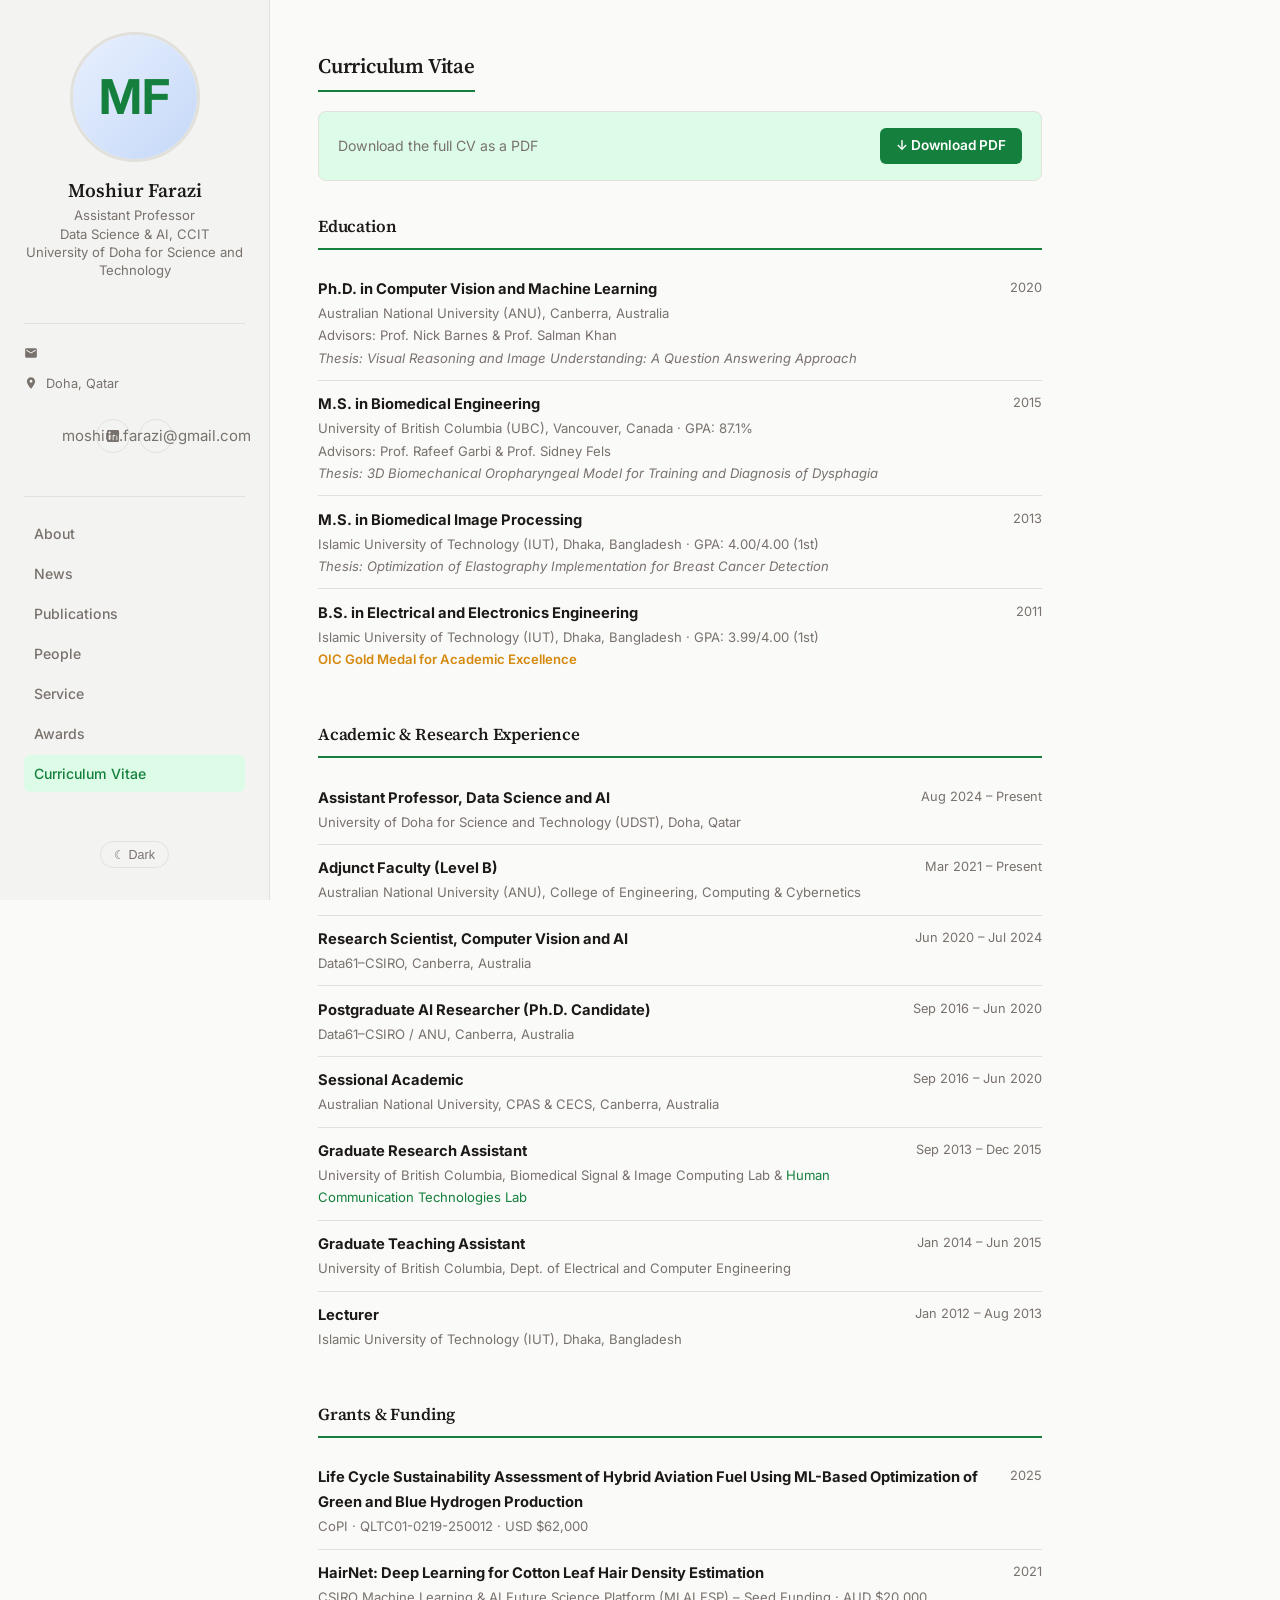
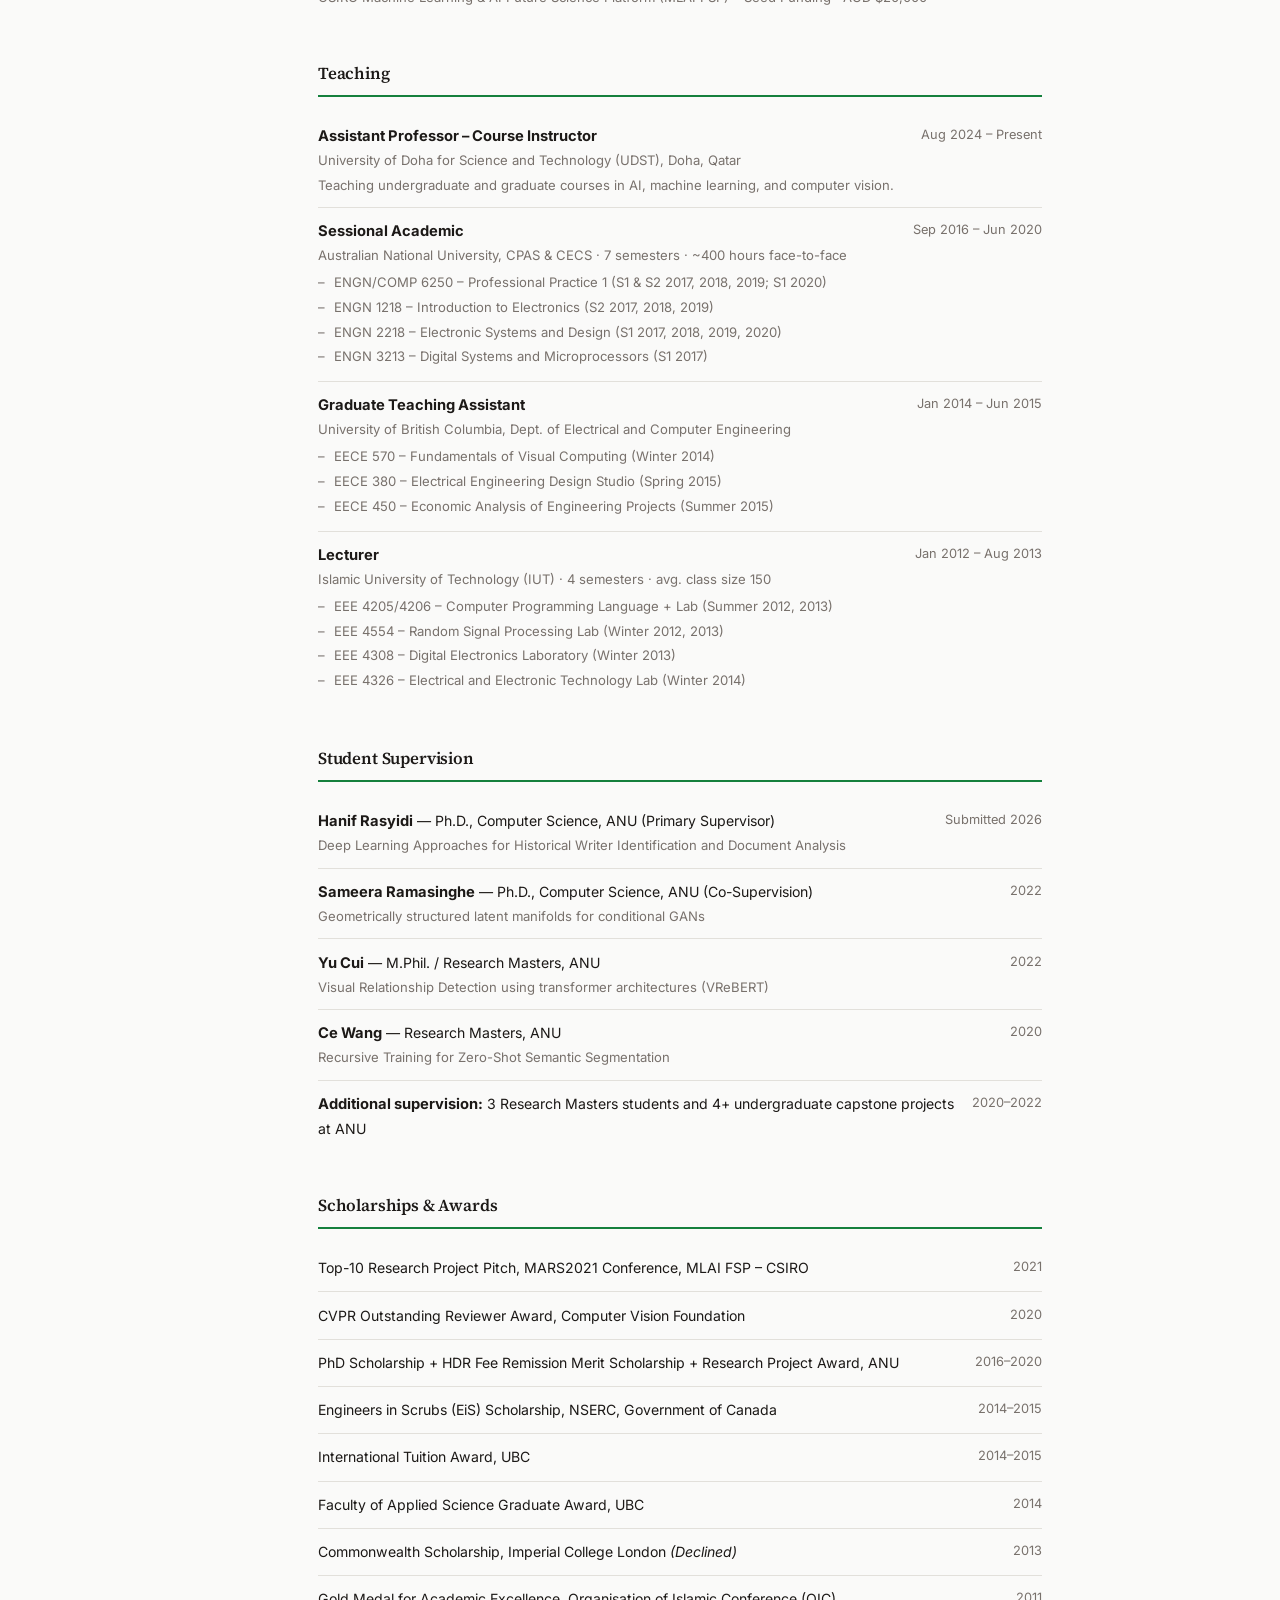
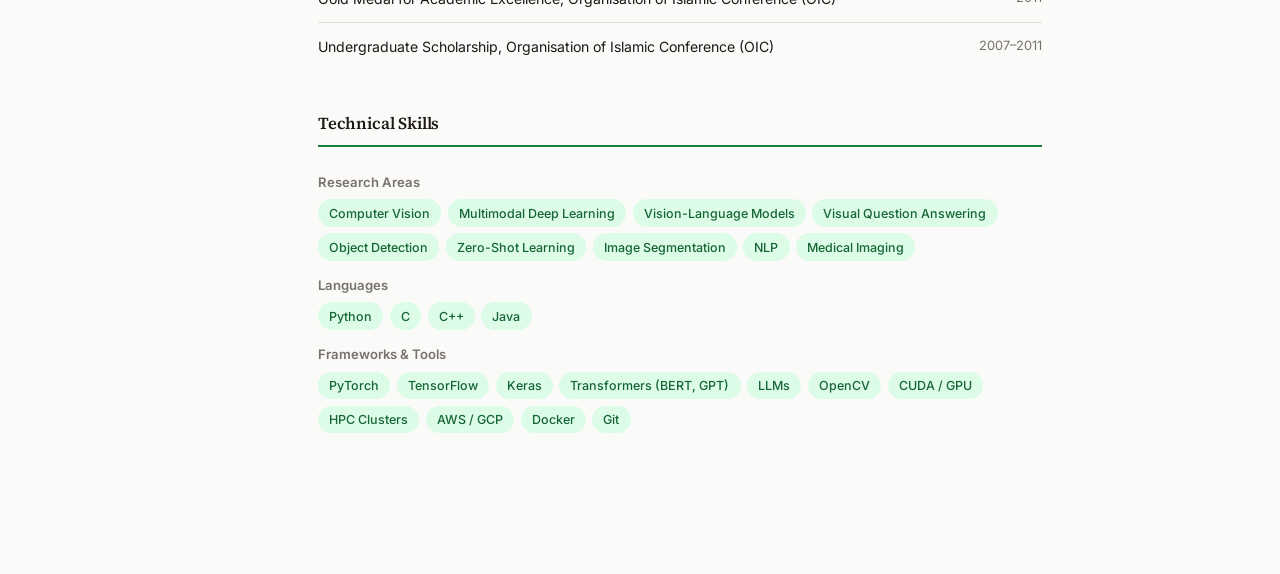
==== cv.html @ 7d37bbed "Initial commit: personal academic website Static site with three pages (home, publications, CV) feat" ====
<!DOCTYPE html>
<html lang="en">
<head>
  <meta charset="UTF-8" />
  <meta name="viewport" content="width=device-width, initial-scale=1.0" />
  <title>CV — Moshiur Farazi</title>
  <link rel="preconnect" href="https://fonts.googleapis.com" />
  <link rel="preconnect" href="https://fonts.gstatic.com" crossorigin />
  <link href="https://fonts.googleapis.com/css2?family=Source+Serif+4:ital,opsz,wght@0,8..60,400;0,8..60,600;1,8..60,400&family=Inter:wght@400;500;600;700&display=swap" rel="stylesheet" />
  <link rel="stylesheet" href="assets/css/style.css" />
  <style>
    .cv-download-bar {
      background: var(--tag-bg);
      border: 1px solid var(--border);
      border-radius: 8px;
      padding: 1rem 1.2rem;
      display: flex;
      align-items: center;
      justify-content: space-between;
      margin-bottom: 2rem;
      flex-wrap: wrap;
      gap: 0.8rem;
    }
    .cv-download-bar p { font-size: 0.88rem; color: var(--text-muted); }
    .btn-download {
      display: inline-flex;
      align-items: center;
      gap: 0.4rem;
      padding: 0.4rem 1rem;
      background: var(--accent);
      color: #fff;
      border-radius: 6px;
      font-size: 0.85rem;
      font-weight: 600;
      transition: background var(--transition);
      text-decoration: none;
    }
    .btn-download:hover { background: var(--accent-hover); color: #fff; text-decoration: none; }
    .cv-section { margin-bottom: 2.5rem; }
    .cv-section-title {
      font-family: var(--font-main);
      font-size: 1.05rem;
      font-weight: 600;
      color: var(--text);
      letter-spacing: -0.01em;
      border-bottom: 2px solid var(--accent);
      padding-bottom: 0.4rem;
      margin-bottom: 1rem;
    }
    .cv-row {
      display: grid;
      grid-template-columns: 1fr auto;
      gap: 0.3rem 1rem;
      padding: 0.7rem 0;
      border-bottom: 1px solid var(--border);
    }
    .cv-row:last-child { border-bottom: none; }
    .cv-main { font-size: 0.88rem; }
    .cv-main strong { font-size: 0.92rem; }
    .cv-meta { font-size: 0.8rem; color: var(--text-muted); text-align: right; white-space: nowrap; }
    .cv-sub { font-size: 0.82rem; color: var(--text-muted); }
    .cv-bullets { list-style: none; margin-top: 0.3rem; }
    .cv-bullets li { font-size: 0.82rem; color: var(--text-muted); padding-left: 1rem; position: relative; margin-bottom: 0.15rem; }
    .cv-bullets li::before { content: '\2013'; position: absolute; left: 0; }
    .skills-grid { display: flex; flex-wrap: wrap; gap: 0.4rem; }
    .cv-desc { font-size: 0.82rem; color: var(--text-muted); margin-top: 0.3rem; line-height: 1.5; }
  </style>
</head>
<body>

<header class="mobile-header">
  <span class="mobile-logo">Moshiur Farazi</span>
  <button class="hamburger" id="hamburger" aria-label="Toggle menu">
    <svg viewBox="0 0 24 24"><path d="M3 6h18v2H3V6zm0 5h18v2H3v-2zm0 5h18v2H3v-2z"/></svg>
  </button>
</header>

<div class="layout">

  <aside class="sidebar">
    <div class="sidebar-profile">
      <div class="profile-img-wrapper">
        <div class="profile-placeholder">MF</div>
      </div>
      <div class="sidebar-name">Moshiur Farazi</div>
      <div class="sidebar-title">
        Assistant Professor<br>
        Data Science &amp; AI, CCIT<br>
        University of Doha for Science and Technology
      </div>
    </div>

    <hr class="sidebar-divider" />

    <div class="sidebar-contact">
      <div class="sidebar-contact-item">
        <svg viewBox="0 0 24 24"><path d="M20 4H4c-1.1 0-2 .9-2 2v12c0 1.1.9 2 2 2h16c1.1 0 2-.9 2-2V6c0-1.1-.9-2-2-2zm0 4-8 5-8-5V6l8 5 8-5v2z"/></svg>
        <div>
          <a href="data-u="moshiur.farazi" data-d="udst.edu.qa"></a><br>
          <a href="data-u="moshiur.farazi" data-d="gmail.com"></a>
        </div>
      </div>
      <div class="sidebar-contact-item">
        <svg viewBox="0 0 24 24"><path d="M12 2C8.13 2 5 5.13 5 9c0 5.25 7 13 7 13s7-7.75 7-13c0-3.87-3.13-7-7-7zm0 9.5c-1.38 0-2.5-1.12-2.5-2.5s1.12-2.5 2.5-2.5 2.5 1.12 2.5 2.5-1.12 2.5-2.5 2.5z"/></svg>
        <span>Doha, Qatar</span>
      </div>
    </div>

    <div class="sidebar-social">
      <a class="social-link" href="https://www.linkedin.com/in/moshiur-farazi/" target="_blank" rel="noopener" title="LinkedIn">
        <svg viewBox="0 0 24 24"><path d="M19 3a2 2 0 0 1 2 2v14a2 2 0 0 1-2 2H5a2 2 0 0 1-2-2V5a2 2 0 0 1 2-2h14m-.5 15.5v-5.3a3.26 3.26 0 0 0-3.26-3.26c-.85 0-1.84.52-2.32 1.3v-1.11h-2.79v8.37h2.79v-4.93c0-.77.62-1.4 1.39-1.4a1.4 1.4 0 0 1 1.4 1.4v4.93h2.79M6.88 8.56a1.68 1.68 0 0 0 1.68-1.68c0-.93-.75-1.69-1.68-1.69a1.69 1.69 0 0 0-1.69 1.69c0 .93.76 1.68 1.69 1.68m1.39 9.94v-8.37H5.5v8.37h2.77z"/></svg>
      </a>
      <a class="social-link" data-u="moshiur.farazi" data-d="gmail.com" title="Email">
        <svg viewBox="0 0 24 24"><path d="M20 4H4c-1.1 0-2 .9-2 2v12c0 1.1.9 2 2 2h16c1.1 0 2-.9 2-2V6c0-1.1-.9-2-2-2zm0 4-8 5-8-5V6l8 5 8-5v2z"/></svg>
      </a>
    </div>

    <hr class="sidebar-divider" />

    <nav>
      <ul class="sidebar-nav">
        <li><a href="index.html#about">About</a></li>
        <li><a href="index.html#news">News</a></li>
        <li><a href="publications.html">Publications</a></li>
        <li><a href="index.html#people">People</a></li>
        <li><a href="index.html#service">Service</a></li>
        <li><a href="index.html#awards">Awards</a></li>
        <li><a href="cv.html" class="active">Curriculum Vitae</a></li>
      </ul>
    </nav>

    <div class="sidebar-footer">
      <button class="theme-toggle" id="theme-toggle">&#9790; Dark</button>
    </div>
  </aside>

  <main class="main-content">
    <section class="section">
      <h2 class="section-title">Curriculum Vitae</h2>

      <div class="cv-download-bar">
        <p>Download the full CV as a PDF</p>
        <a class="btn-download" href="assets/Farazi_CV.pdf" download>
          &darr; Download PDF
        </a>
      </div>

      <!-- EDUCATION -->
      <div class="cv-section">
        <div class="cv-section-title">Education</div>

        <div class="cv-row">
          <div class="cv-main">
            <strong>Ph.D. in Computer Vision and Machine Learning</strong>
            <div class="cv-sub">Australian National University (ANU), Canberra, Australia</div>
            <div class="cv-sub">Advisors: Prof. Nick Barnes &amp; Prof. Salman Khan</div>
            <div class="cv-sub" style="font-style:italic;">Thesis: Visual Reasoning and Image Understanding: A Question Answering Approach</div>
          </div>
          <div class="cv-meta">2020</div>
        </div>

        <div class="cv-row">
          <div class="cv-main">
            <strong>M.S. in Biomedical Engineering</strong>
            <div class="cv-sub">University of British Columbia (UBC), Vancouver, Canada &middot; GPA: 87.1%</div>
            <div class="cv-sub">Advisors: Prof. Rafeef Garbi &amp; Prof. Sidney Fels</div>
            <div class="cv-sub" style="font-style:italic;">Thesis: 3D Biomechanical Oropharyngeal Model for Training and Diagnosis of Dysphagia</div>
          </div>
          <div class="cv-meta">2015</div>
        </div>

        <div class="cv-row">
          <div class="cv-main">
            <strong>M.S. in Biomedical Image Processing</strong>
            <div class="cv-sub">Islamic University of Technology (IUT), Dhaka, Bangladesh &middot; GPA: 4.00/4.00 (1st)</div>
            <div class="cv-sub" style="font-style:italic;">Thesis: Optimization of Elastography Implementation for Breast Cancer Detection</div>
          </div>
          <div class="cv-meta">2013</div>
        </div>

        <div class="cv-row">
          <div class="cv-main">
            <strong>B.S. in Electrical and Electronics Engineering</strong>
            <div class="cv-sub">Islamic University of Technology (IUT), Dhaka, Bangladesh &middot; GPA: 3.99/4.00 (1st)</div>
            <div class="cv-sub" style="color:#d4880c;font-weight:600;">OIC Gold Medal for Academic Excellence</div>
          </div>
          <div class="cv-meta">2011</div>
        </div>
      </div>

      <!-- EXPERIENCE -->
      <div class="cv-section">
        <div class="cv-section-title">Academic &amp; Research Experience</div>

        <div class="cv-row">
          <div class="cv-main">
            <strong>Assistant Professor, Data Science and AI</strong>
            <div class="cv-sub">University of Doha for Science and Technology (UDST), Doha, Qatar</div>
          </div>
          <div class="cv-meta">Aug 2024 &ndash; Present</div>
        </div>

        <div class="cv-row">
          <div class="cv-main">
            <strong>Adjunct Faculty (Level B)</strong>
            <div class="cv-sub">Australian National University (ANU), College of Engineering, Computing &amp; Cybernetics</div>
          </div>
          <div class="cv-meta">Mar 2021 &ndash; Present</div>
        </div>

        <div class="cv-row">
          <div class="cv-main">
            <strong>Research Scientist, Computer Vision and AI</strong>
            <div class="cv-sub">Data61&ndash;CSIRO, Canberra, Australia</div>
          </div>
          <div class="cv-meta">Jun 2020 &ndash; Jul 2024</div>
        </div>

        <div class="cv-row">
          <div class="cv-main">
            <strong>Postgraduate AI Researcher (Ph.D. Candidate)</strong>
            <div class="cv-sub">Data61&ndash;CSIRO / ANU, Canberra, Australia</div>
          </div>
          <div class="cv-meta">Sep 2016 &ndash; Jun 2020</div>
        </div>

        <div class="cv-row">
          <div class="cv-main">
            <strong>Sessional Academic</strong>
            <div class="cv-sub">Australian National University, CPAS &amp; CECS, Canberra, Australia</div>
          </div>
          <div class="cv-meta">Sep 2016 &ndash; Jun 2020</div>
        </div>

        <div class="cv-row">
          <div class="cv-main">
            <strong>Graduate Research Assistant</strong>
            <div class="cv-sub">University of British Columbia, Biomedical Signal &amp; Image Computing Lab &amp; <a href="https://hct-lab.github.io/" target="_blank" rel="noopener">Human Communication Technologies Lab</a></div>
          </div>
          <div class="cv-meta">Sep 2013 &ndash; Dec 2015</div>
        </div>

        <div class="cv-row">
          <div class="cv-main">
            <strong>Graduate Teaching Assistant</strong>
            <div class="cv-sub">University of British Columbia, Dept. of Electrical and Computer Engineering</div>
          </div>
          <div class="cv-meta">Jan 2014 &ndash; Jun 2015</div>
        </div>

        <div class="cv-row">
          <div class="cv-main">
            <strong>Lecturer</strong>
            <div class="cv-sub">Islamic University of Technology (IUT), Dhaka, Bangladesh</div>
          </div>
          <div class="cv-meta">Jan 2012 &ndash; Aug 2013</div>
        </div>
      </div>

      <!-- GRANTS -->
      <div class="cv-section">
        <div class="cv-section-title">Grants &amp; Funding</div>

        <div class="cv-row">
          <div class="cv-main">
            <strong>Life Cycle Sustainability Assessment of Hybrid Aviation Fuel Using ML-Based Optimization of Green and Blue Hydrogen Production</strong>
            <div class="cv-sub">CoPI &middot; QLTC01-0219-250012 &middot; USD $62,000</div>
          </div>
          <div class="cv-meta">2025</div>
        </div>

        <div class="cv-row">
          <div class="cv-main">
            <strong>HairNet: Deep Learning for Cotton Leaf Hair Density Estimation</strong>
            <div class="cv-sub">CSIRO Machine Learning &amp; AI Future Science Platform (MLAI FSP) &ndash; Seed Funding &middot; AUD $20,000</div>
          </div>
          <div class="cv-meta">2021</div>
        </div>
      </div>

      <!-- TEACHING -->
      <div class="cv-section">
        <div class="cv-section-title">Teaching</div>

        <div class="cv-row">
          <div class="cv-main">
            <strong>Assistant Professor &ndash; Course Instructor</strong>
            <div class="cv-sub">University of Doha for Science and Technology (UDST), Doha, Qatar</div>
            <div class="cv-desc">Teaching undergraduate and graduate courses in AI, machine learning, and computer vision.</div>
          </div>
          <div class="cv-meta">Aug 2024 &ndash; Present</div>
        </div>

        <div class="cv-row">
          <div class="cv-main">
            <strong>Sessional Academic</strong>
            <div class="cv-sub">Australian National University, CPAS &amp; CECS &middot; 7 semesters &middot; ~400 hours face-to-face</div>
            <ul class="cv-bullets">
              <li>ENGN/COMP 6250 &ndash; Professional Practice 1 (S1 &amp; S2 2017, 2018, 2019; S1 2020)</li>
              <li>ENGN 1218 &ndash; Introduction to Electronics (S2 2017, 2018, 2019)</li>
              <li>ENGN 2218 &ndash; Electronic Systems and Design (S1 2017, 2018, 2019, 2020)</li>
              <li>ENGN 3213 &ndash; Digital Systems and Microprocessors (S1 2017)</li>
            </ul>
          </div>
          <div class="cv-meta">Sep 2016 &ndash; Jun 2020</div>
        </div>

        <div class="cv-row">
          <div class="cv-main">
            <strong>Graduate Teaching Assistant</strong>
            <div class="cv-sub">University of British Columbia, Dept. of Electrical and Computer Engineering</div>
            <ul class="cv-bullets">
              <li>EECE 570 &ndash; Fundamentals of Visual Computing (Winter 2014)</li>
              <li>EECE 380 &ndash; Electrical Engineering Design Studio (Spring 2015)</li>
              <li>EECE 450 &ndash; Economic Analysis of Engineering Projects (Summer 2015)</li>
            </ul>
          </div>
          <div class="cv-meta">Jan 2014 &ndash; Jun 2015</div>
        </div>

        <div class="cv-row">
          <div class="cv-main">
            <strong>Lecturer</strong>
            <div class="cv-sub">Islamic University of Technology (IUT) &middot; 4 semesters &middot; avg. class size 150</div>
            <ul class="cv-bullets">
              <li>EEE 4205/4206 &ndash; Computer Programming Language + Lab (Summer 2012, 2013)</li>
              <li>EEE 4554 &ndash; Random Signal Processing Lab (Winter 2012, 2013)</li>
              <li>EEE 4308 &ndash; Digital Electronics Laboratory (Winter 2013)</li>
              <li>EEE 4326 &ndash; Electrical and Electronic Technology Lab (Winter 2014)</li>
            </ul>
          </div>
          <div class="cv-meta">Jan 2012 &ndash; Aug 2013</div>
        </div>
      </div>

      <!-- SUPERVISION -->
      <div class="cv-section">
        <div class="cv-section-title">Student Supervision</div>

        <div class="cv-row">
          <div class="cv-main">
            <strong>Hanif Rasyidi</strong> &mdash; Ph.D., Computer Science, ANU (Primary Supervisor)
            <div class="cv-sub">Deep Learning Approaches for Historical Writer Identification and Document Analysis</div>
          </div>
          <div class="cv-meta">Submitted 2026</div>
        </div>

        <div class="cv-row">
          <div class="cv-main">
            <strong>Sameera Ramasinghe</strong> &mdash; Ph.D., Computer Science, ANU (Co-Supervision)
            <div class="cv-sub">Geometrically structured latent manifolds for conditional GANs</div>
          </div>
          <div class="cv-meta">2022</div>
        </div>

        <div class="cv-row">
          <div class="cv-main">
            <strong>Yu Cui</strong> &mdash; M.Phil. / Research Masters, ANU
            <div class="cv-sub">Visual Relationship Detection using transformer architectures (VReBERT)</div>
          </div>
          <div class="cv-meta">2022</div>
        </div>

        <div class="cv-row">
          <div class="cv-main">
            <strong>Ce Wang</strong> &mdash; Research Masters, ANU
            <div class="cv-sub">Recursive Training for Zero-Shot Semantic Segmentation</div>
          </div>
          <div class="cv-meta">2020</div>
        </div>

        <div class="cv-row">
          <div class="cv-main">
            <strong>Additional supervision:</strong> 3 Research Masters students and 4+ undergraduate capstone projects at ANU
          </div>
          <div class="cv-meta">2020&ndash;2022</div>
        </div>
      </div>

      <!-- AWARDS -->
      <div class="cv-section">
        <div class="cv-section-title">Scholarships &amp; Awards</div>

        <div class="cv-row">
          <div class="cv-main">Top-10 Research Project Pitch, MARS2021 Conference, MLAI FSP &ndash; CSIRO</div>
          <div class="cv-meta">2021</div>
        </div>
        <div class="cv-row">
          <div class="cv-main">CVPR Outstanding Reviewer Award, Computer Vision Foundation</div>
          <div class="cv-meta">2020</div>
        </div>
        <div class="cv-row">
          <div class="cv-main">PhD Scholarship + HDR Fee Remission Merit Scholarship + Research Project Award, ANU</div>
          <div class="cv-meta">2016&ndash;2020</div>
        </div>
        <div class="cv-row">
          <div class="cv-main">Engineers in Scrubs (EiS) Scholarship, NSERC, Government of Canada</div>
          <div class="cv-meta">2014&ndash;2015</div>
        </div>
        <div class="cv-row">
          <div class="cv-main">International Tuition Award, UBC</div>
          <div class="cv-meta">2014&ndash;2015</div>
        </div>
        <div class="cv-row">
          <div class="cv-main">Faculty of Applied Science Graduate Award, UBC</div>
          <div class="cv-meta">2014</div>
        </div>
        <div class="cv-row">
          <div class="cv-main">Commonwealth Scholarship, Imperial College London <em>(Declined)</em></div>
          <div class="cv-meta">2013</div>
        </div>
        <div class="cv-row">
          <div class="cv-main">Gold Medal for Academic Excellence, Organisation of Islamic Conference (OIC)</div>
          <div class="cv-meta">2011</div>
        </div>
        <div class="cv-row">
          <div class="cv-main">Undergraduate Scholarship, Organisation of Islamic Conference (OIC)</div>
          <div class="cv-meta">2007&ndash;2011</div>
        </div>
      </div>

      <!-- SKILLS -->
      <div class="cv-section">
        <div class="cv-section-title">Technical Skills</div>
        <div style="padding: 0.5rem 0;">
          <div style="margin-bottom:0.8rem;">
            <div style="font-size:0.82rem;color:var(--text-muted);margin-bottom:0.4rem;font-weight:600;">Research Areas</div>
            <div class="skills-grid">
              <span class="tag">Computer Vision</span>
              <span class="tag">Multimodal Deep Learning</span>
              <span class="tag">Vision-Language Models</span>
              <span class="tag">Visual Question Answering</span>
              <span class="tag">Object Detection</span>
              <span class="tag">Zero-Shot Learning</span>
              <span class="tag">Image Segmentation</span>
              <span class="tag">NLP</span>
              <span class="tag">Medical Imaging</span>
            </div>
          </div>
          <div style="margin-bottom:0.8rem;">
            <div style="font-size:0.82rem;color:var(--text-muted);margin-bottom:0.4rem;font-weight:600;">Languages</div>
            <div class="skills-grid">
              <span class="tag">Python</span>
              <span class="tag">C</span>
              <span class="tag">C++</span>
              <span class="tag">Java</span>
            </div>
          </div>
          <div style="margin-bottom:0.8rem;">
            <div style="font-size:0.82rem;color:var(--text-muted);margin-bottom:0.4rem;font-weight:600;">Frameworks &amp; Tools</div>
            <div class="skills-grid">
              <span class="tag">PyTorch</span>
              <span class="tag">TensorFlow</span>
              <span class="tag">Keras</span>
              <span class="tag">Transformers (BERT, GPT)</span>
              <span class="tag">LLMs</span>
              <span class="tag">OpenCV</span>
              <span class="tag">CUDA / GPU</span>
              <span class="tag">HPC Clusters</span>
              <span class="tag">AWS / GCP</span>
              <span class="tag">Docker</span>
              <span class="tag">Git</span>
            </div>
          </div>
        </div>
      </div>

    </section>
  </main>
</div>

<script src="assets/js/main.js"></script>
</body>
</html>
---- assets/css/style.css ----
/* =============================================
   Moshiur Farazi — Personal Academic Website
   Inspired by al-folio
   ============================================= */

/* --- Base & Reset --- */
*, *::before, *::after { box-sizing: border-box; margin: 0; padding: 0; }

:root {
  --sidebar-w: 270px;
  --accent: #15803d;
  --accent-hover: #166534;
  --bg: #fafaf9;
  --bg-sidebar: #f3f4f2;
  --text: #1c1917;
  --text-muted: #78716c;
  --border: #e2e0db;
  --link: #15803d;
  --tag-bg: #dcfce7;
  --tag-color: #166534;
  --transition: 0.2s ease;
  --font-main: 'Source Serif 4', 'Georgia', serif;
  --font-ui: 'Inter', system-ui, sans-serif;
}

[data-theme="dark"] {
  --bg: #171712;
  --bg-sidebar: #1e1e18;
  --text: #e8e5de;
  --text-muted: #a8a095;
  --border: #33322c;
  --link: #4ade80;
  --accent: #4ade80;
  --accent-hover: #86efac;
  --tag-bg: #14532d;
  --tag-color: #4ade80;
}

html { scroll-behavior: smooth; }

body {
  font-family: var(--font-ui);
  font-size: 15px;
  line-height: 1.7;
  color: var(--text);
  background: var(--bg);
  min-height: 100vh;
}

a { color: var(--link); text-decoration: none; transition: color var(--transition); }
a:hover { color: var(--accent-hover); text-decoration: underline; }

/* --- Layout --- */
.layout {
  display: flex;
  min-height: 100vh;
}

/* --- Sidebar --- */
.sidebar {
  width: var(--sidebar-w);
  min-width: var(--sidebar-w);
  background: var(--bg-sidebar);
  border-right: 1px solid var(--border);
  position: fixed;
  top: 0;
  left: 0;
  height: 100vh;
  overflow-y: auto;
  display: flex;
  flex-direction: column;
  padding: 2rem 1.5rem;
  z-index: 100;
}

.sidebar-profile {
  text-align: center;
  margin-bottom: 1.5rem;
}

.profile-img-wrapper {
  width: 130px;
  height: 130px;
  border-radius: 50%;
  overflow: hidden;
  margin: 0 auto 1rem;
  border: 3px solid var(--border);
}

.profile-img-wrapper img {
  width: 100%;
  height: 100%;
  object-fit: cover;
}

.profile-placeholder {
  width: 100%;
  height: 100%;
  background: linear-gradient(135deg, #e8f0fe, #c5d8f8);
  display: flex;
  align-items: center;
  justify-content: center;
  font-size: 3rem;
  color: var(--accent);
  font-weight: 700;
}

.sidebar-name {
  font-family: var(--font-main);
  font-size: 1.2rem;
  font-weight: 600;
  color: var(--text);
  margin-bottom: 0.2rem;
  line-height: 1.3;
}

.sidebar-title {
  font-size: 0.82rem;
  color: var(--text-muted);
  line-height: 1.4;
}

.sidebar-divider {
  border: none;
  border-top: 1px solid var(--border);
  margin: 1.2rem 0;
}

/* Contact info */
.sidebar-contact {
  font-size: 0.8rem;
  color: var(--text-muted);
  margin-bottom: 1rem;
}

.sidebar-contact-item {
  display: flex;
  align-items: flex-start;
  gap: 0.5rem;
  margin-bottom: 0.5rem;
}

.sidebar-contact-item svg {
  width: 14px;
  height: 14px;
  flex-shrink: 0;
  margin-top: 3px;
  fill: var(--text-muted);
}

.sidebar-contact-item a {
  color: var(--text-muted);
  word-break: break-all;
}

.sidebar-contact-item a:hover { color: var(--accent); text-decoration: none; }

/* Social icons */
.sidebar-social {
  display: flex;
  justify-content: center;
  gap: 0.6rem;
  margin-bottom: 1.5rem;
  flex-wrap: wrap;
}

.social-link {
  display: flex;
  align-items: center;
  justify-content: center;
  width: 34px;
  height: 34px;
  border-radius: 50%;
  border: 1px solid var(--border);
  color: var(--text-muted);
  transition: all var(--transition);
}

.social-link:hover {
  border-color: var(--accent);
  color: var(--accent);
  background: var(--tag-bg);
  text-decoration: none;
}

.social-link svg { width: 16px; height: 16px; fill: currentColor; }

/* Nav */
.sidebar-nav { list-style: none; }
.sidebar-nav li { margin-bottom: 0.2rem; }
.sidebar-nav a {
  display: block;
  padding: 0.4rem 0.6rem;
  border-radius: 6px;
  color: var(--text-muted);
  font-size: 0.88rem;
  font-weight: 500;
  transition: all var(--transition);
}
.sidebar-nav a:hover, .sidebar-nav a.active {
  background: var(--tag-bg);
  color: var(--accent);
  text-decoration: none;
}

/* Theme toggle at bottom */
.sidebar-footer {
  margin-top: auto;
  padding-top: 1rem;
  text-align: center;
}

.theme-toggle {
  background: none;
  border: 1px solid var(--border);
  border-radius: 20px;
  padding: 0.3rem 0.8rem;
  cursor: pointer;
  font-size: 0.78rem;
  color: var(--text-muted);
  transition: all var(--transition);
  display: inline-flex;
  align-items: center;
  gap: 0.4rem;
}

.theme-toggle:hover { border-color: var(--accent); color: var(--accent); }

/* --- Main Content --- */
.main-content {
  margin-left: var(--sidebar-w);
  flex: 1;
  max-width: 820px;
  padding: 3rem 3rem 4rem;
}

/* --- Sections --- */
.section { margin-bottom: 3.5rem; }

.section-title {
  font-family: var(--font-main);
  font-size: 1.3rem;
  font-weight: 600;
  color: var(--text);
  margin-bottom: 1.2rem;
  padding-bottom: 0.4rem;
  border-bottom: 2px solid var(--accent);
  display: inline-block;
  letter-spacing: -0.01em;
}

/* --- About --- */
.about-text p { margin-bottom: 1rem; }
.about-text p:last-child { margin-bottom: 0; }

.research-interests {
  margin-top: 1rem;
  display: flex;
  flex-wrap: wrap;
  gap: 0.4rem;
}

.tag {
  display: inline-block;
  padding: 0.2rem 0.7rem;
  border-radius: 20px;
  background: var(--tag-bg);
  color: var(--tag-color);
  font-size: 0.78rem;
  font-weight: 500;
}

/* --- News --- */
.news-list { list-style: none; }
.news-item {
  display: flex;
  gap: 1rem;
  padding: 0.6rem 0;
  border-bottom: 1px solid var(--border);
  font-size: 0.88rem;
}
.news-item:last-child { border-bottom: none; }
.news-date { color: var(--text-muted); white-space: nowrap; min-width: 80px; font-size: 0.82rem; padding-top: 2px; }
.news-text { color: var(--text); }

/* --- Publications --- */
.pub-list { list-style: none; }

.pub-item {
  display: flex;
  gap: 1rem;
  padding: 1rem 0;
  border-bottom: 1px solid var(--border);
}
.pub-item:last-child { border-bottom: none; }

.pub-year-badge {
  min-width: 46px;
  height: 24px;
  background: var(--accent);
  color: white;
  border-radius: 4px;
  font-size: 0.72rem;
  font-weight: 600;
  display: flex;
  align-items: center;
  justify-content: center;
  flex-shrink: 0;
  margin-top: 3px;
}

.pub-content { flex: 1; }

.pub-title {
  font-weight: 600;
  font-size: 0.9rem;
  color: var(--text);
  line-height: 1.4;
  margin-bottom: 0.25rem;
}

.pub-authors {
  font-size: 0.82rem;
  color: var(--text-muted);
  margin-bottom: 0.2rem;
}

.pub-authors strong { color: var(--text); }

.pub-venue {
  font-size: 0.82rem;
  color: var(--text-muted);
  font-style: italic;
}

.pub-venue strong { font-style: normal; color: var(--accent); }

.pub-links {
  display: flex;
  gap: 0.4rem;
  margin-top: 0.4rem;
  flex-wrap: wrap;
}

.pub-link {
  font-size: 0.72rem;
  padding: 0.15rem 0.5rem;
  border-radius: 4px;
  border: 1px solid var(--border);
  color: var(--text-muted);
  transition: all var(--transition);
}

.pub-link:hover {
  border-color: var(--accent);
  color: var(--accent);
  text-decoration: none;
}

.pub-link.pdf { border-color: var(--accent); color: var(--accent); }

.view-all-link {
  display: inline-block;
  margin-top: 1rem;
  font-size: 0.85rem;
  font-weight: 600;
}

/* --- Experience --- */
.exp-list { list-style: none; }

.exp-item {
  padding: 0.8rem 0;
  border-bottom: 1px solid var(--border);
  display: grid;
  grid-template-columns: 1fr auto;
  gap: 0.5rem;
}
.exp-item:last-child { border-bottom: none; }

.exp-org {
  font-weight: 700;
  font-size: 0.92rem;
  color: var(--text);
}
.exp-role {
  font-size: 0.85rem;
  color: var(--accent);
  font-weight: 500;
  margin-bottom: 0.2rem;
}
.exp-date {
  font-size: 0.78rem;
  color: var(--text-muted);
  white-space: nowrap;
  text-align: right;
}
.exp-loc {
  font-size: 0.78rem;
  color: var(--text-muted);
  text-align: right;
}
.exp-bullets {
  grid-column: 1 / -1;
  list-style: none;
  margin-top: 0.3rem;
}
.exp-bullets li {
  font-size: 0.83rem;
  color: var(--text-muted);
  padding-left: 1rem;
  position: relative;
  margin-bottom: 0.2rem;
}
.exp-bullets li::before {
  content: '–';
  position: absolute;
  left: 0;
}

/* --- Education --- */
.edu-item {
  padding: 0.8rem 0;
  border-bottom: 1px solid var(--border);
  display: grid;
  grid-template-columns: 1fr auto;
  align-items: start;
  gap: 0.3rem;
}
.edu-item:last-child { border-bottom: none; }
.edu-degree { font-weight: 600; font-size: 0.9rem; }
.edu-school { font-size: 0.85rem; color: var(--text-muted); }
.edu-thesis { font-size: 0.8rem; color: var(--text-muted); font-style: italic; margin-top: 0.15rem; }
.edu-year { font-size: 0.85rem; color: var(--text-muted); white-space: nowrap; }
.edu-badge {
  font-size: 0.72rem;
  color: #d4880c;
  font-weight: 600;
}

/* --- Awards --- */
.award-list { list-style: none; }
.award-item {
  display: flex;
  justify-content: space-between;
  align-items: baseline;
  padding: 0.4rem 0;
  border-bottom: 1px solid var(--border);
  font-size: 0.85rem;
  gap: 1rem;
}
.award-item:last-child { border-bottom: none; }
.award-name { color: var(--text); }
.award-year { color: var(--text-muted); white-space: nowrap; font-size: 0.8rem; }

/* --- Mobile header (hamburger) --- */
.mobile-header {
  display: none;
  position: fixed;
  top: 0; left: 0; right: 0;
  height: 56px;
  background: var(--bg-sidebar);
  border-bottom: 1px solid var(--border);
  align-items: center;
  justify-content: space-between;
  padding: 0 1rem;
  z-index: 200;
}

.mobile-logo { font-weight: 700; font-size: 1rem; color: var(--text); }

.hamburger {
  background: none;
  border: none;
  cursor: pointer;
  padding: 0.4rem;
  color: var(--text);
}

.hamburger svg { width: 22px; height: 22px; fill: currentColor; }

/* --- Responsive --- */
@media (max-width: 768px) {
  .mobile-header { display: flex; }

  .sidebar {
    transform: translateX(-100%);
    transition: transform 0.3s ease;
    top: 56px;
    height: calc(100vh - 56px);
  }

  .sidebar.open { transform: translateX(0); }

  .main-content {
    margin-left: 0;
    padding: 5rem 1.2rem 3rem;
    max-width: 100%;
  }

  .pub-item { flex-direction: column; gap: 0.5rem; }
  .exp-item { grid-template-columns: 1fr; }
  .exp-date, .exp-loc { text-align: left; }
  .edu-item { grid-template-columns: 1fr; }
}

/* --- Publications Page specific --- */
.pub-section-title {
  font-size: 1.1rem;
  font-weight: 700;
  color: var(--text);
  margin: 2rem 0 0.8rem;
  display: flex;
  align-items: center;
  gap: 0.5rem;
}

.pub-section-title::after {
  content: '';
  flex: 1;
  height: 1px;
  background: var(--border);
}

.pub-number {
  font-size: 0.75rem;
  color: var(--text-muted);
  min-width: 32px;
  padding-top: 3px;
}
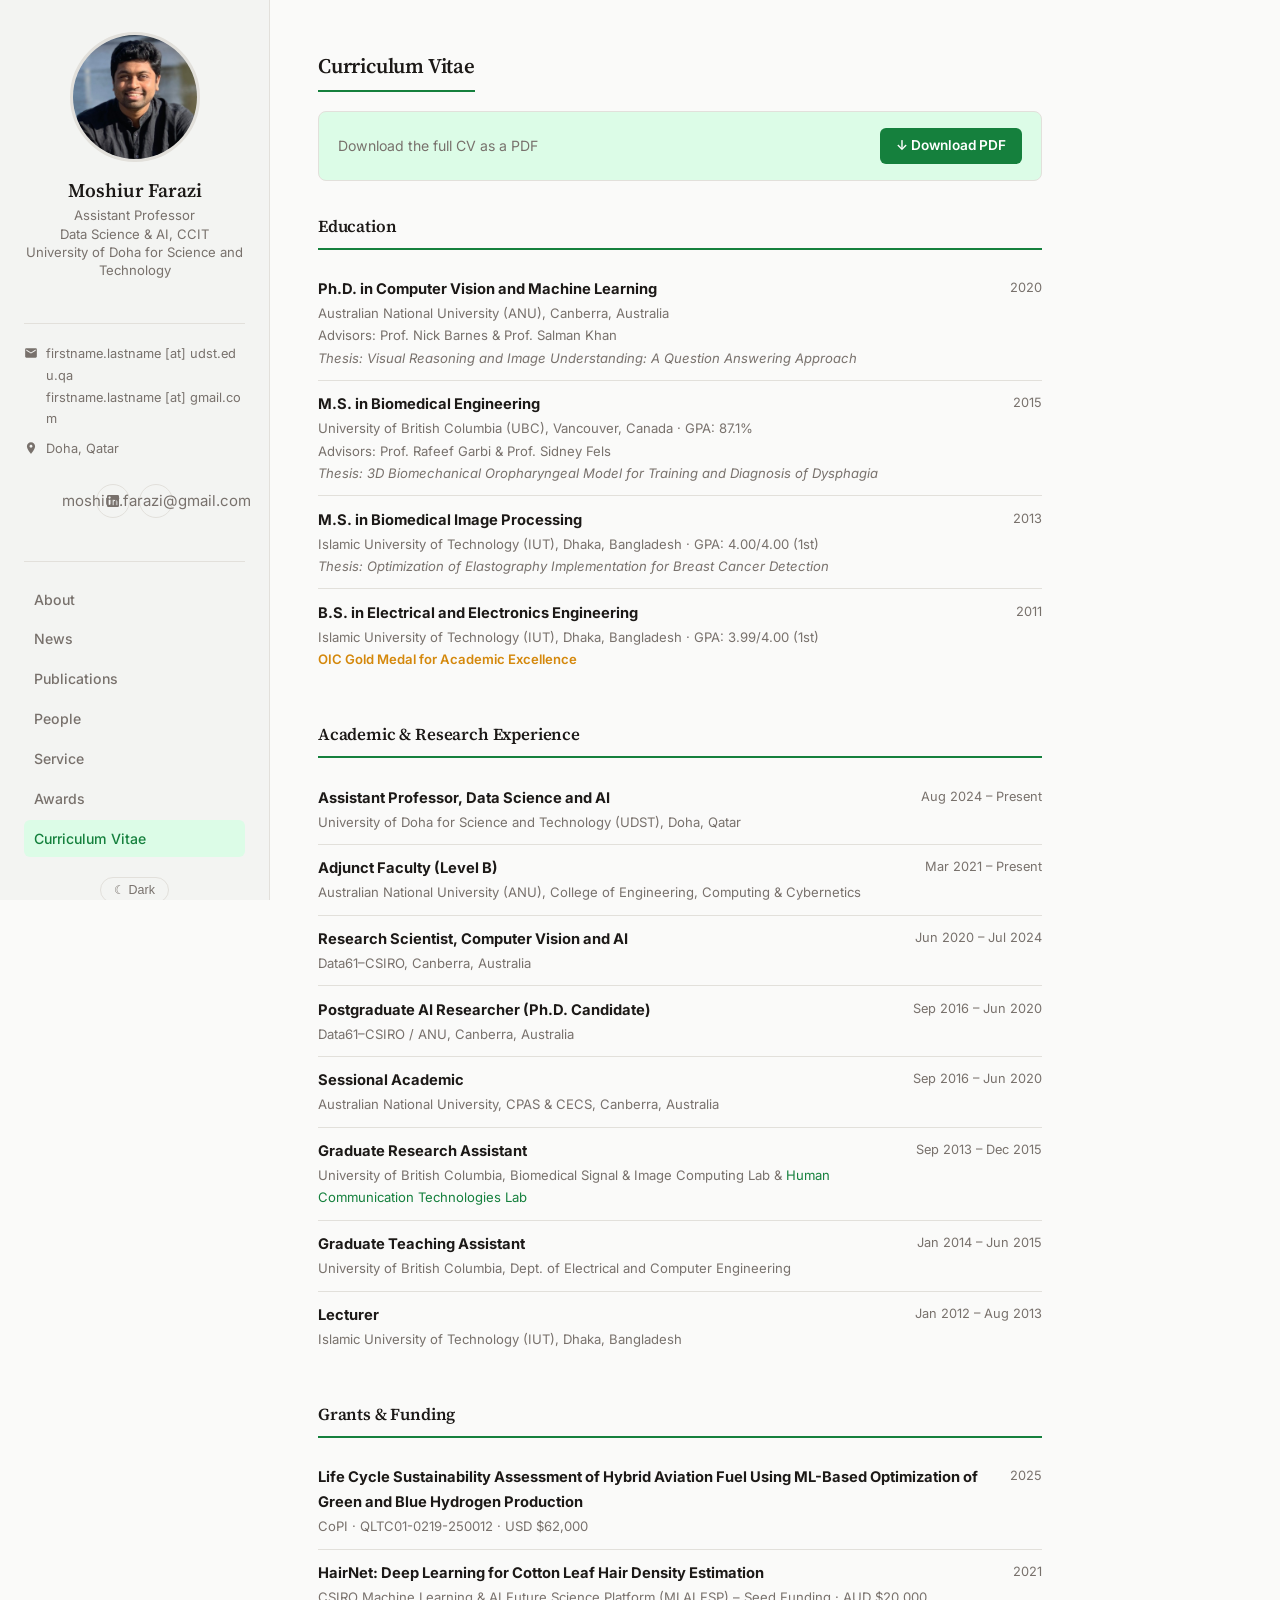
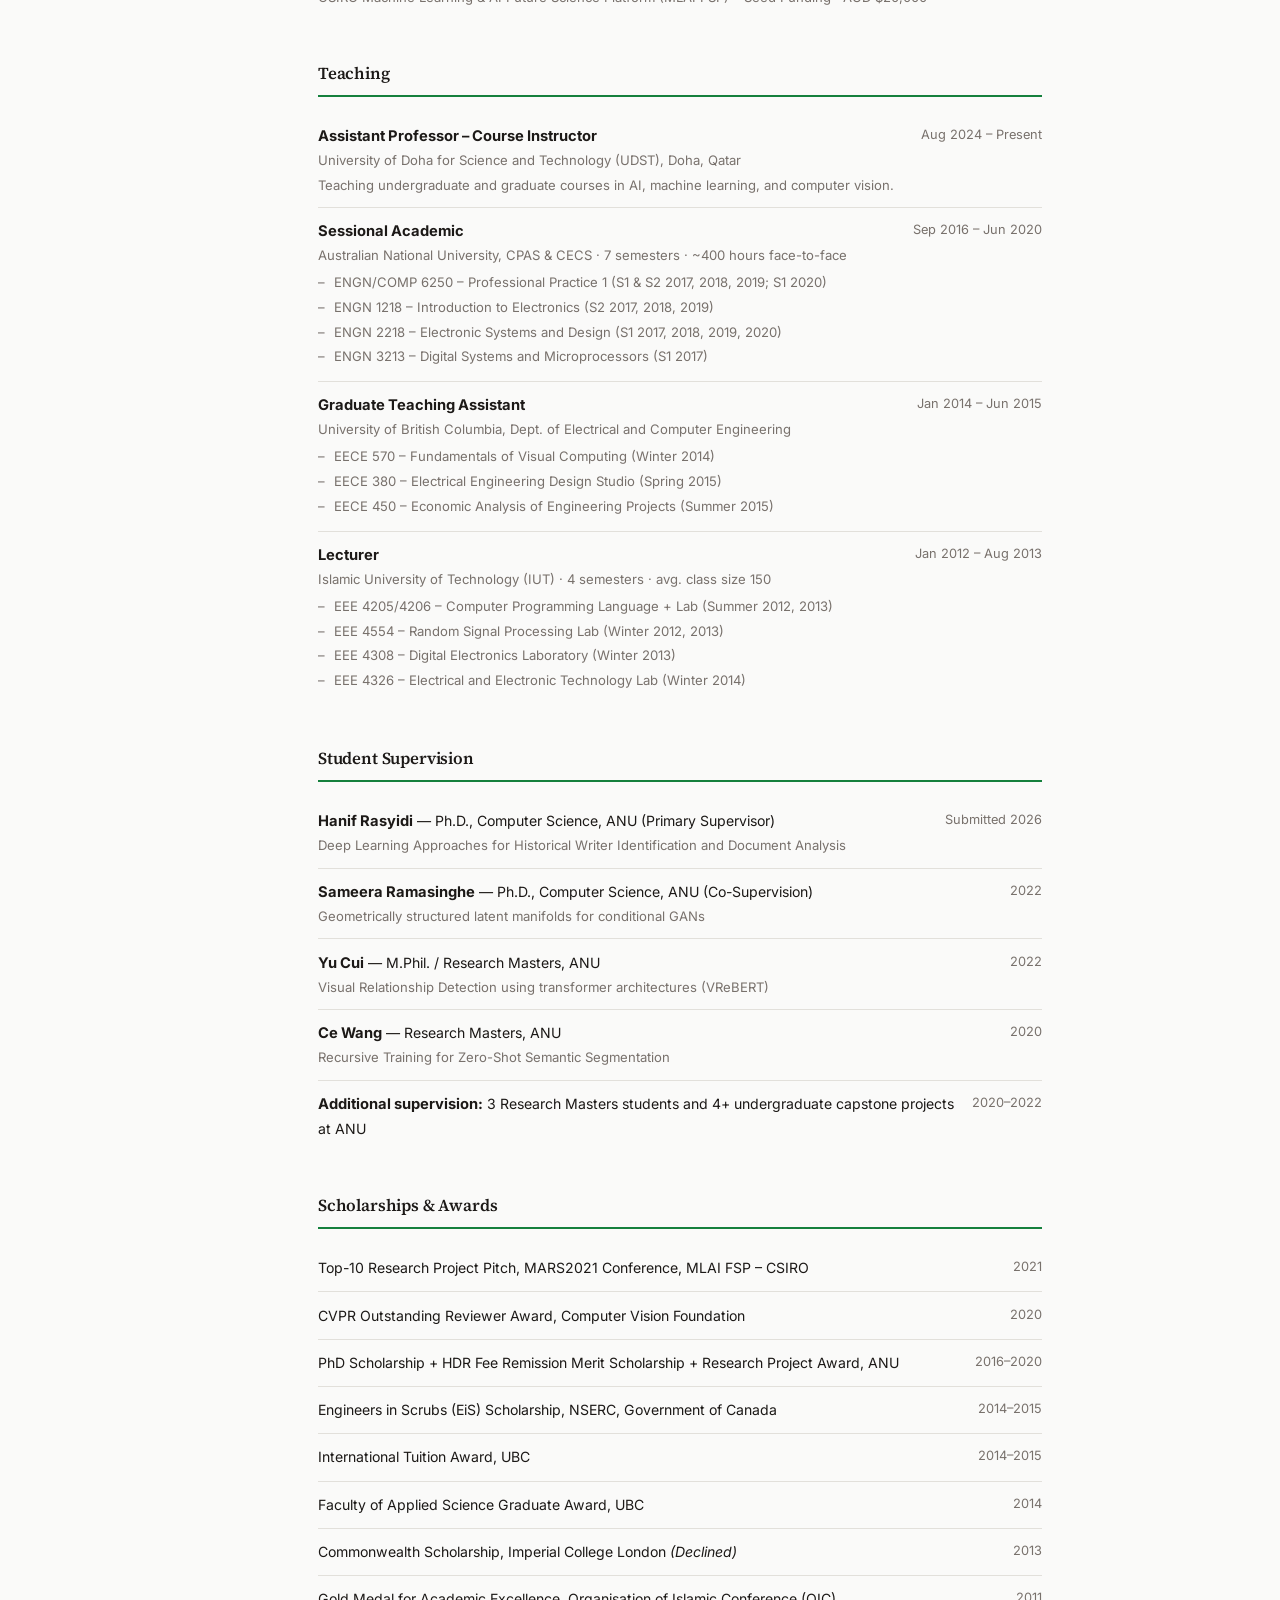
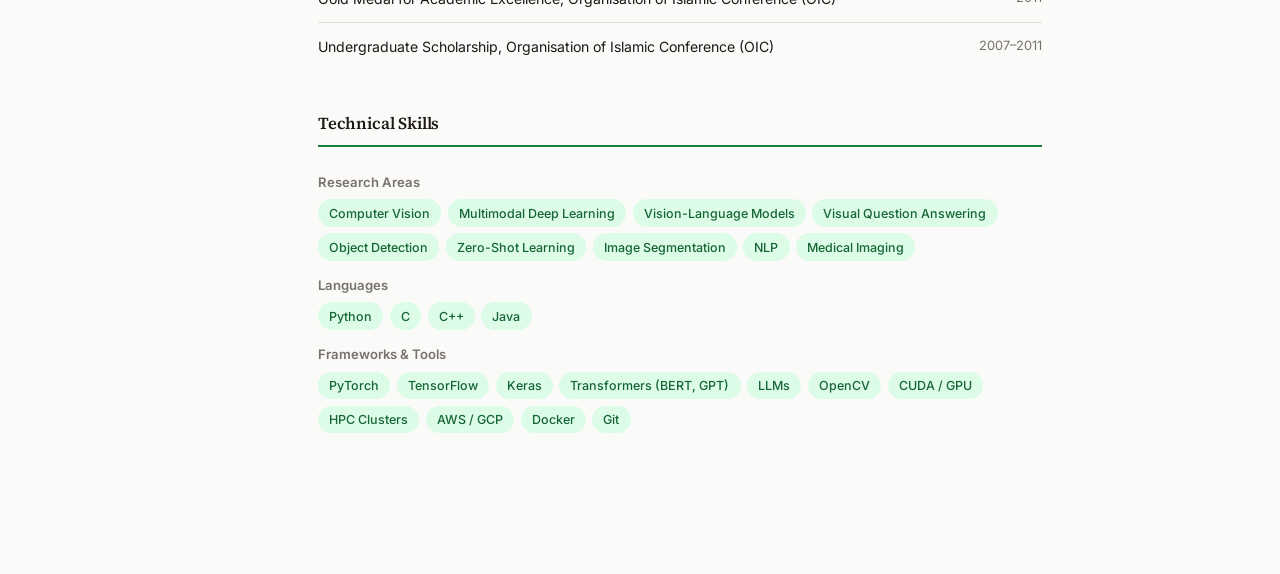
==== commit b1098daa: "Add profile photo and obfuscate email display - Add profile photo replacing MF placeholder across al" ====
--- a/cv.html
+++ b/cv.html
@@ -80,7 +80,7 @@
   <aside class="sidebar">
     <div class="sidebar-profile">
       <div class="profile-img-wrapper">
-        <div class="profile-placeholder">MF</div>
+        <img src="assets/img/profile.jpg" alt="Moshiur Farazi">
       </div>
       <div class="sidebar-name">Moshiur Farazi</div>
       <div class="sidebar-title">
@@ -96,8 +96,8 @@
       <div class="sidebar-contact-item">
         <svg viewBox="0 0 24 24"><path d="M20 4H4c-1.1 0-2 .9-2 2v12c0 1.1.9 2 2 2h16c1.1 0 2-.9 2-2V6c0-1.1-.9-2-2-2zm0 4-8 5-8-5V6l8 5 8-5v2z"/></svg>
         <div>
-          <a href="data-u="moshiur.farazi" data-d="udst.edu.qa"></a><br>
-          <a href="data-u="moshiur.farazi" data-d="gmail.com"></a>
+          <a data-u="moshiur.farazi" data-d="udst.edu.qa">firstname.lastname [at] udst.edu.qa</a><br>
+          <a data-u="moshiur.farazi" data-d="gmail.com">firstname.lastname [at] gmail.com</a>
         </div>
       </div>
       <div class="sidebar-contact-item">
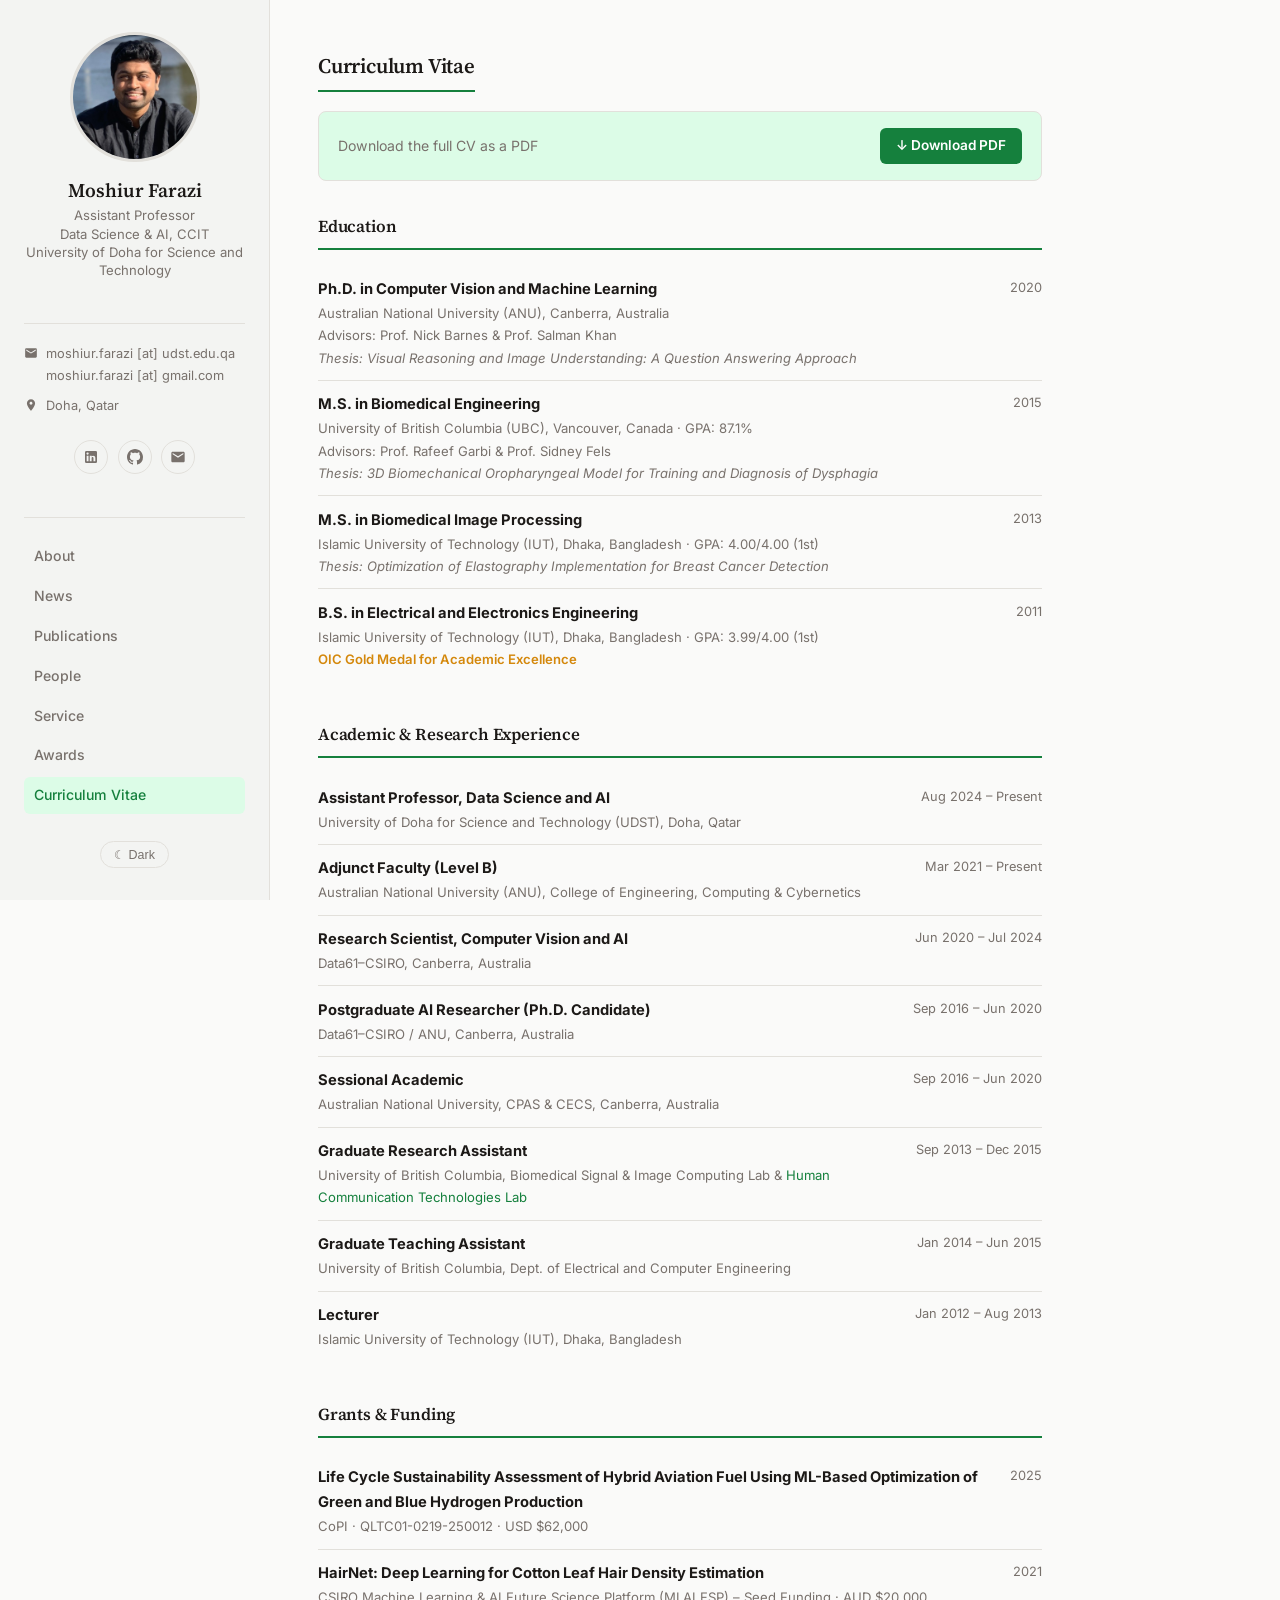
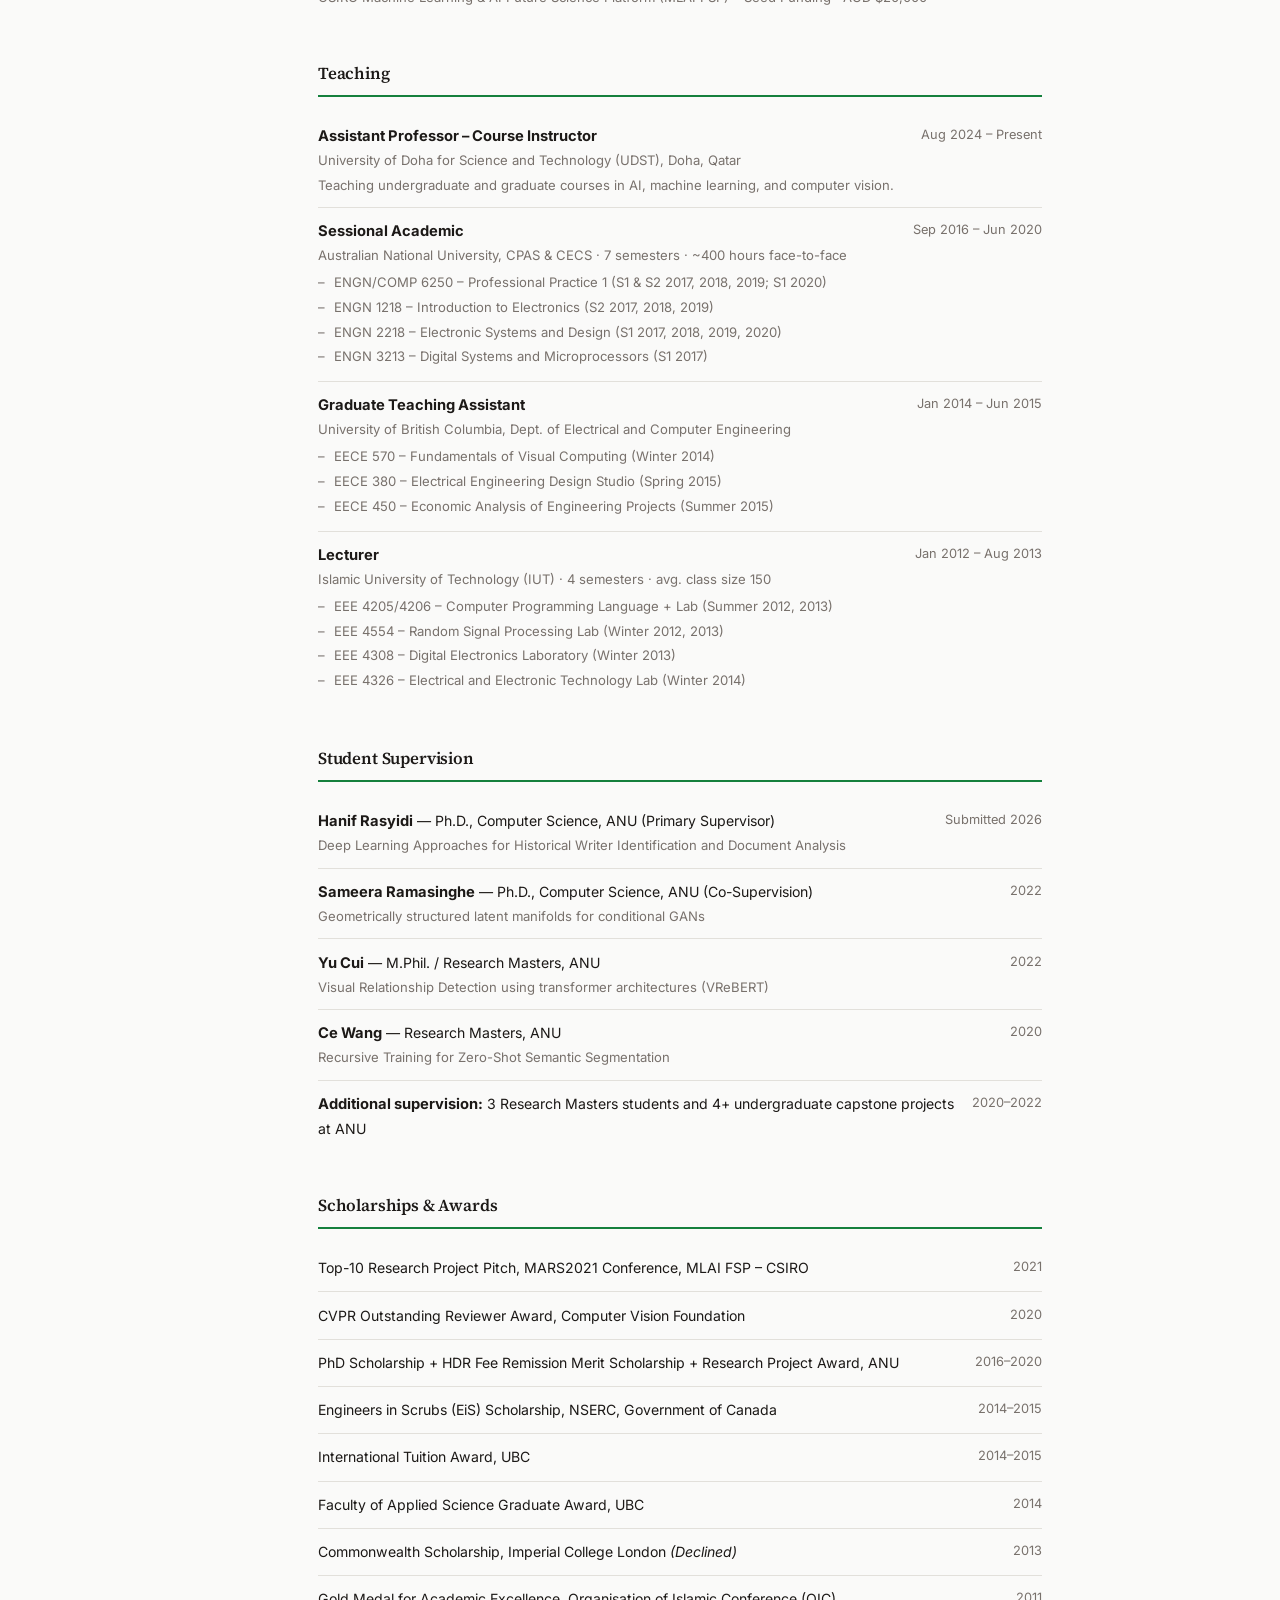
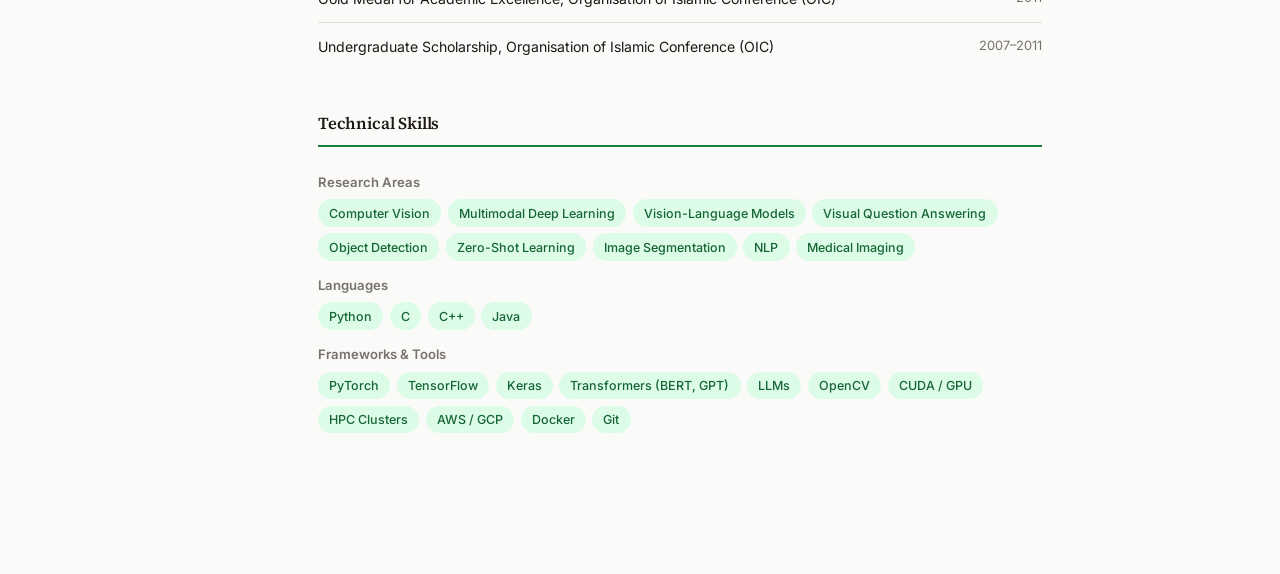
==== commit 433ef410: "Update email display and add GitHub icon - Emails now show as moshiur.farazi [at] domain format - Fi" ====
--- a/cv.html
+++ b/cv.html
@@ -96,8 +96,8 @@
       <div class="sidebar-contact-item">
         <svg viewBox="0 0 24 24"><path d="M20 4H4c-1.1 0-2 .9-2 2v12c0 1.1.9 2 2 2h16c1.1 0 2-.9 2-2V6c0-1.1-.9-2-2-2zm0 4-8 5-8-5V6l8 5 8-5v2z"/></svg>
         <div>
-          <a data-u="moshiur.farazi" data-d="udst.edu.qa">firstname.lastname [at] udst.edu.qa</a><br>
-          <a data-u="moshiur.farazi" data-d="gmail.com">firstname.lastname [at] gmail.com</a>
+          <a data-u="moshiur.farazi" data-d="udst.edu.qa">moshiur.farazi [at] udst.edu.qa</a><br>
+          <a data-u="moshiur.farazi" data-d="gmail.com">moshiur.farazi [at] gmail.com</a>
         </div>
       </div>
       <div class="sidebar-contact-item">
@@ -109,6 +109,9 @@
     <div class="sidebar-social">
       <a class="social-link" href="https://www.linkedin.com/in/moshiur-farazi/" target="_blank" rel="noopener" title="LinkedIn">
         <svg viewBox="0 0 24 24"><path d="M19 3a2 2 0 0 1 2 2v14a2 2 0 0 1-2 2H5a2 2 0 0 1-2-2V5a2 2 0 0 1 2-2h14m-.5 15.5v-5.3a3.26 3.26 0 0 0-3.26-3.26c-.85 0-1.84.52-2.32 1.3v-1.11h-2.79v8.37h2.79v-4.93c0-.77.62-1.4 1.39-1.4a1.4 1.4 0 0 1 1.4 1.4v4.93h2.79M6.88 8.56a1.68 1.68 0 0 0 1.68-1.68c0-.93-.75-1.69-1.68-1.69a1.69 1.69 0 0 0-1.69 1.69c0 .93.76 1.68 1.69 1.68m1.39 9.94v-8.37H5.5v8.37h2.77z"/></svg>
+      </a>
+      <a class="social-link" href="https://github.com/mrfarazi" target="_blank" rel="noopener" title="GitHub">
+        <svg viewBox="0 0 24 24"><path d="M12 0C5.37 0 0 5.37 0 12c0 5.31 3.435 9.795 8.205 11.385.6.105.825-.255.825-.57 0-.285-.015-1.23-.015-2.235-3.015.555-3.795-.735-4.035-1.41-.135-.345-.72-1.41-1.23-1.695-.42-.225-1.02-.78-.015-.795.945-.015 1.62.87 1.845 1.23 1.08 1.815 2.805 1.305 3.495.99.105-.78.42-1.305.765-1.605-2.67-.3-5.46-1.335-5.46-5.925 0-1.305.465-2.385 1.23-3.225-.12-.3-.54-1.53.12-3.18 0 0 1.005-.315 3.3 1.23.96-.27 1.98-.405 3-.405s2.04.135 3 .405c2.295-1.56 3.3-1.23 3.3-1.23.66 1.65.24 2.88.12 3.18.765.84 1.23 1.905 1.23 3.225 0 4.605-2.805 5.625-5.475 5.925.435.375.81 1.095.81 2.22 0 1.605-.015 2.895-.015 3.3 0 .315.225.69.825.57A12.02 12.02 0 0 0 24 12c0-6.63-5.37-12-12-12z"/></svg>
       </a>
       <a class="social-link" data-u="moshiur.farazi" data-d="gmail.com" title="Email">
         <svg viewBox="0 0 24 24"><path d="M20 4H4c-1.1 0-2 .9-2 2v12c0 1.1.9 2 2 2h16c1.1 0 2-.9 2-2V6c0-1.1-.9-2-2-2zm0 4-8 5-8-5V6l8 5 8-5v2z"/></svg>
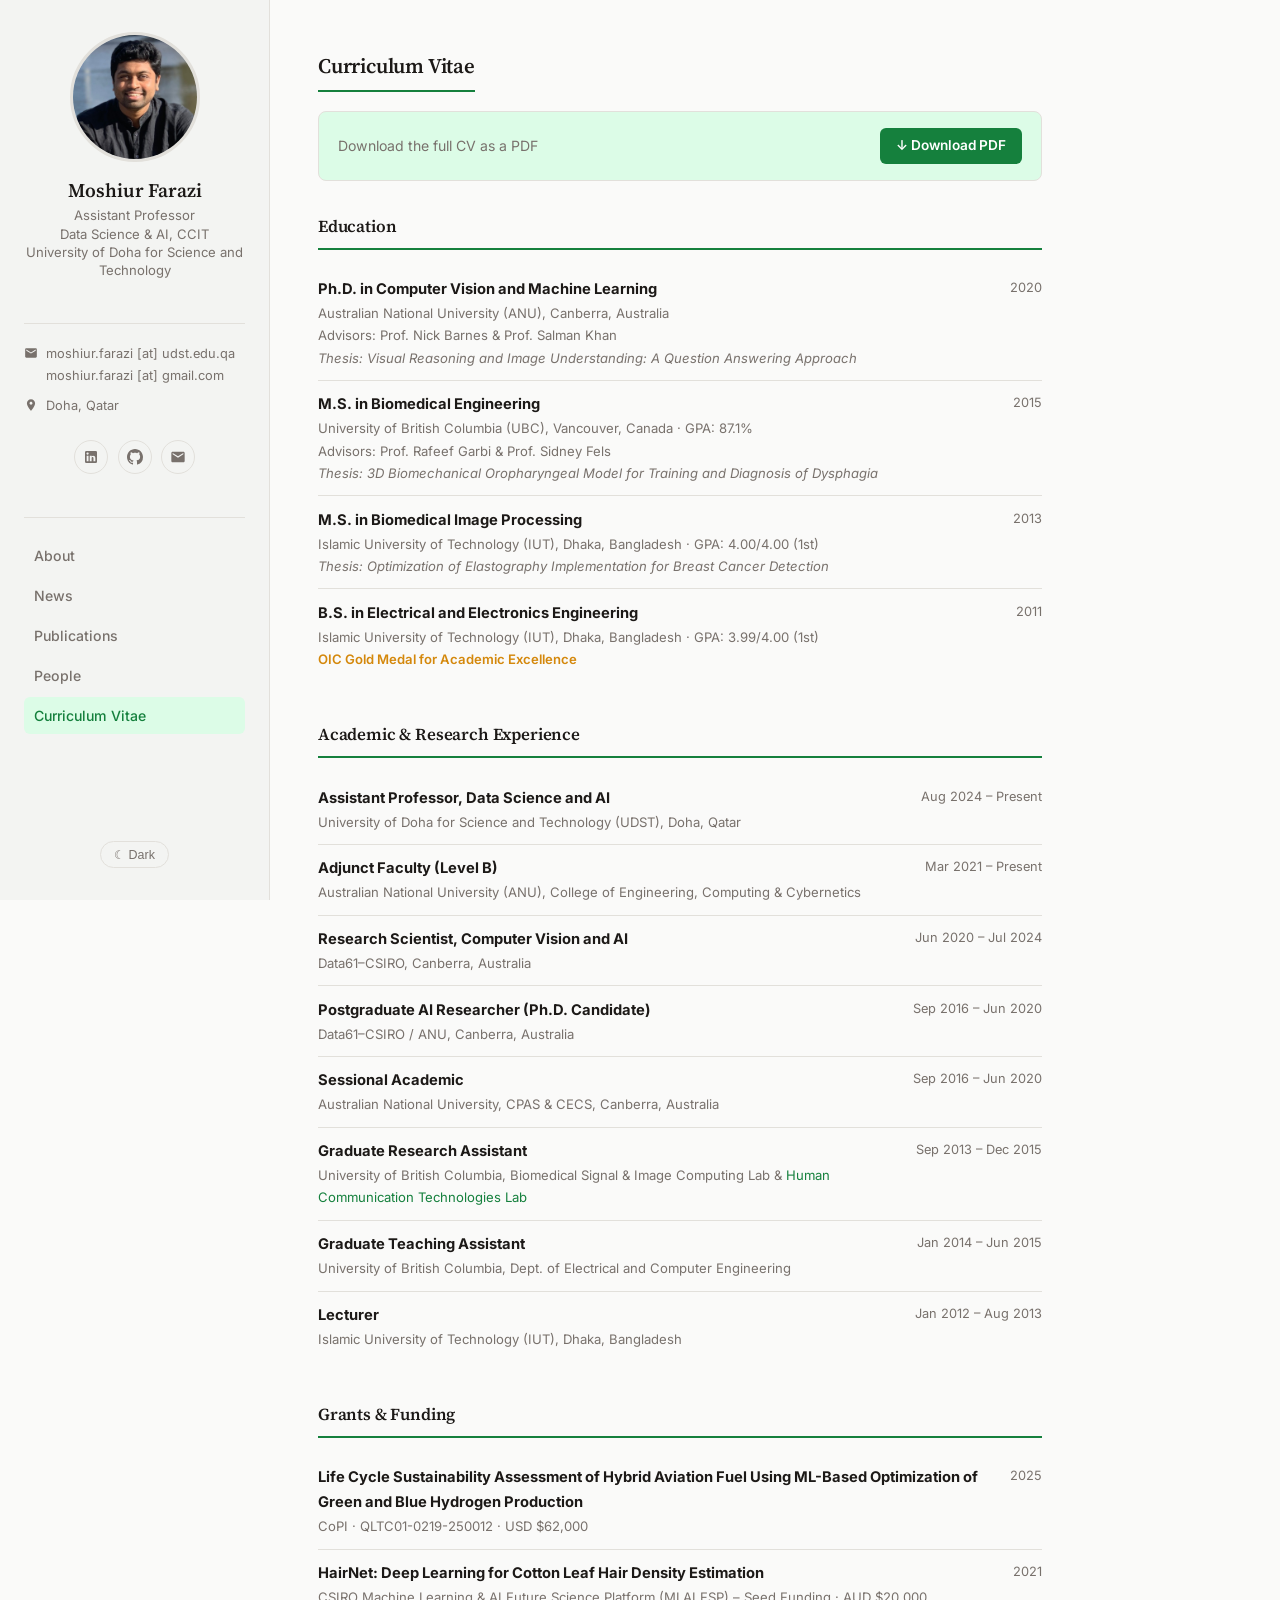
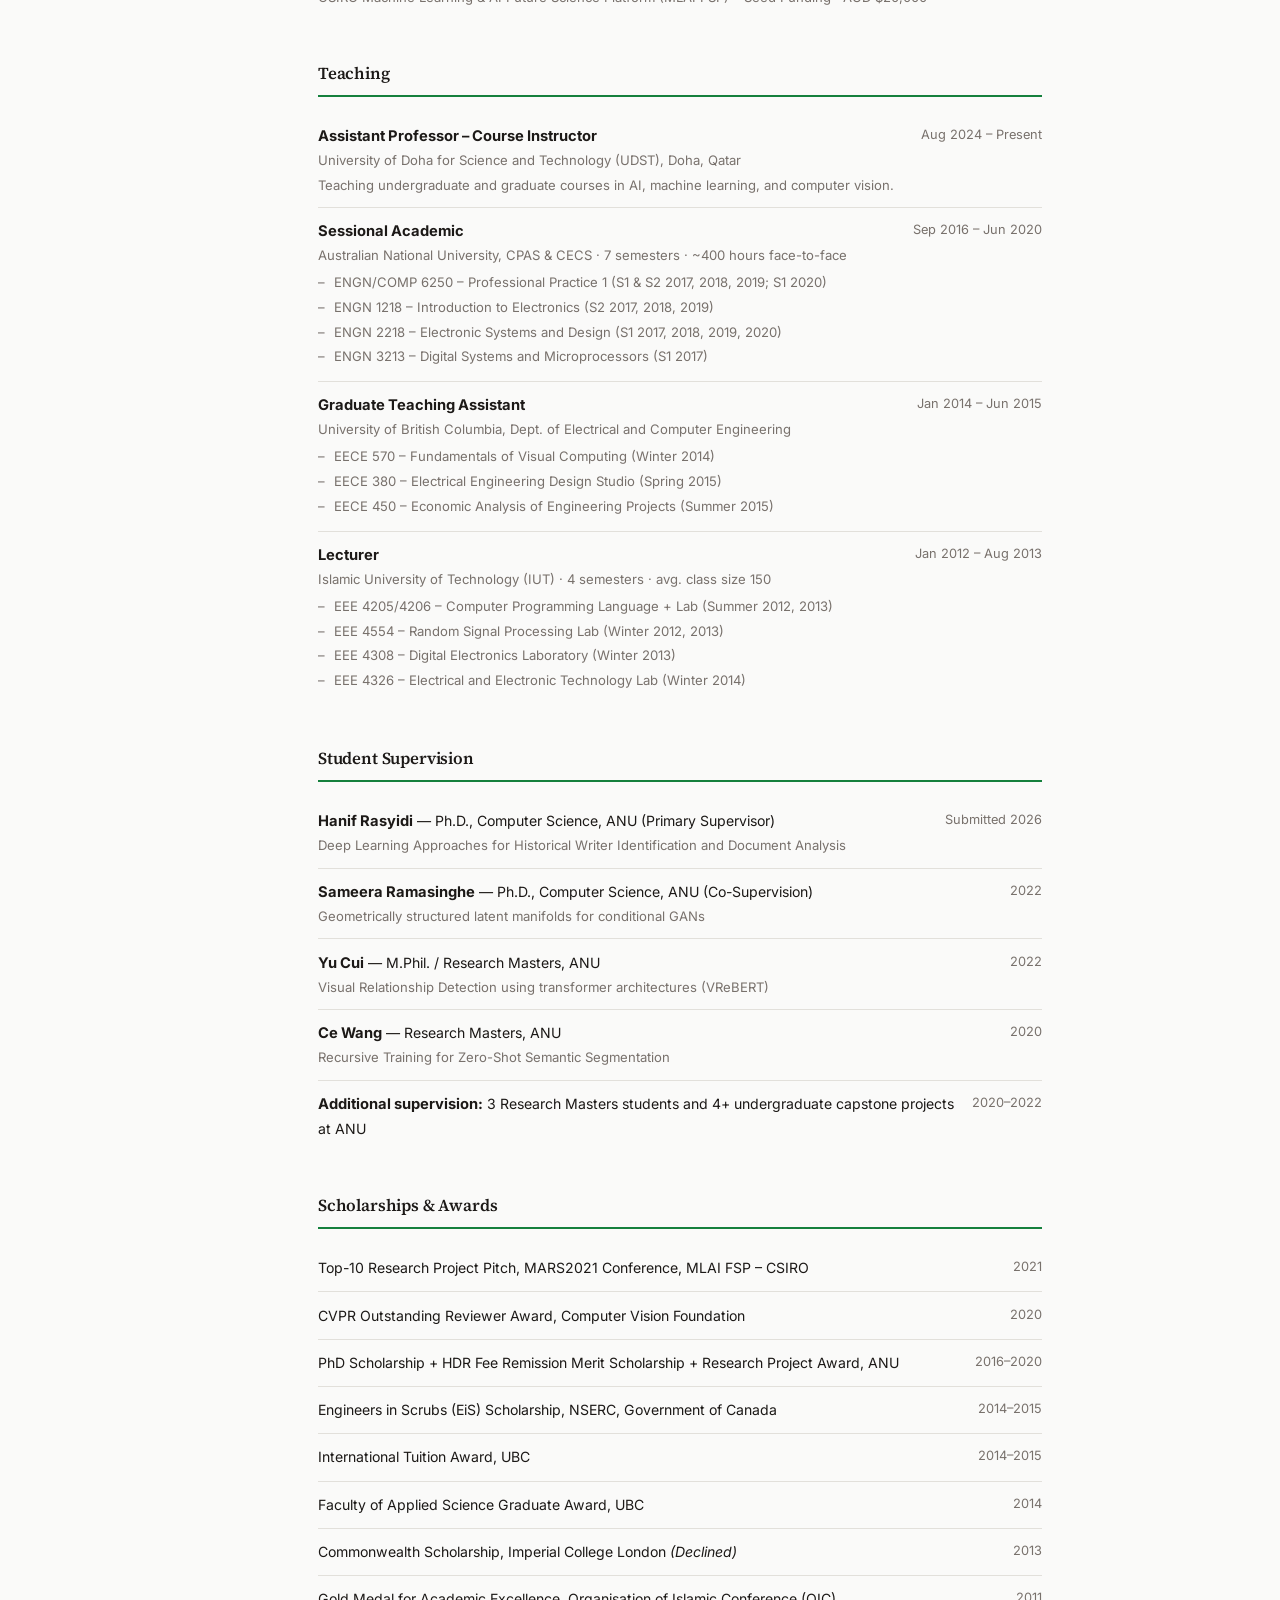
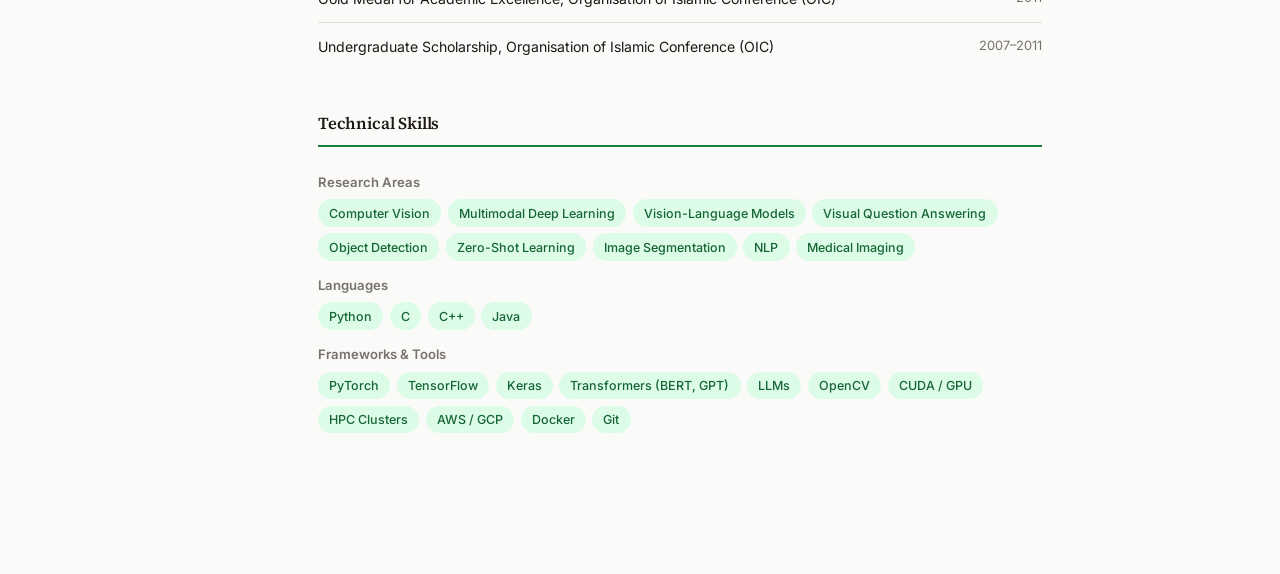
==== commit a3f61a2f: "Remove Awards and Service sections from index page These are already covered in the CV page.  Co-Aut" ====
--- a/cv.html
+++ b/cv.html
@@ -4,9 +4,32 @@
   <meta charset="UTF-8" />
   <meta name="viewport" content="width=device-width, initial-scale=1.0" />
   <title>CV — Moshiur Farazi</title>
+  <meta name="description" content="Curriculum Vitae of Moshiur Farazi — Assistant Professor at UDST, Doha, Qatar. Education, research experience, grants, teaching, and awards." />
+
+  <!-- Open Graph -->
+  <meta property="og:title" content="CV — Moshiur Farazi" />
+  <meta property="og:description" content="Curriculum Vitae of Moshiur Farazi — Assistant Professor at UDST, Doha, Qatar." />
+  <meta property="og:type" content="profile" />
+  <meta property="og:url" content="https://moshiurfarazi.com/cv.html" />
+  <meta property="og:image" content="https://moshiurfarazi.com/assets/img/profile.jpg" />
+  <meta name="twitter:card" content="summary_large_image" />
+  <meta name="twitter:title" content="CV — Moshiur Farazi" />
+  <meta name="twitter:description" content="Curriculum Vitae of Moshiur Farazi — Assistant Professor at UDST, Doha, Qatar." />
+  <meta name="twitter:image" content="https://moshiurfarazi.com/assets/img/profile.jpg" />
+
+  <link rel="canonical" href="https://moshiurfarazi.com/cv.html" />
+
+  <!-- Cloudflare Web Analytics -->
+  <!-- REPLACE <CF_BEACON_TOKEN> with your real token from dash.cloudflare.com → Web Analytics → Add a site -->
+  <script defer src='https://static.cloudflareinsights.com/beacon.min.js' data-cf-beacon='{"token": "16efda4dda7e478e97878e947f9df56e"}'></script>
+
   <link rel="preconnect" href="https://fonts.googleapis.com" />
   <link rel="preconnect" href="https://fonts.gstatic.com" crossorigin />
   <link href="https://fonts.googleapis.com/css2?family=Source+Serif+4:ital,opsz,wght@0,8..60,400;0,8..60,600;1,8..60,400&family=Inter:wght@400;500;600;700&display=swap" rel="stylesheet" />
+  <link rel="icon" type="image/x-icon" href="assets/img/favicon.ico" />
+  <link rel="icon" type="image/png" sizes="32x32" href="assets/img/favicon-32x32.png" />
+  <link rel="icon" type="image/png" sizes="16x16" href="assets/img/favicon-16x16.png" />
+  <link rel="apple-touch-icon" sizes="180x180" href="assets/img/apple-touch-icon.png" />
   <link rel="stylesheet" href="assets/css/style.css" />
   <style>
     .cv-download-bar {
@@ -80,7 +103,7 @@
   <aside class="sidebar">
     <div class="sidebar-profile">
       <div class="profile-img-wrapper">
-        <img src="assets/img/profile.jpg" alt="Moshiur Farazi">
+        <img src="assets/img/profile.jpg" alt="Moshiur Farazi — AI and Computer Vision researcher, Assistant Professor at UDST, Doha, Qatar">
       </div>
       <div class="sidebar-name">Moshiur Farazi</div>
       <div class="sidebar-title">
@@ -126,8 +149,6 @@
         <li><a href="index.html#news">News</a></li>
         <li><a href="publications.html">Publications</a></li>
         <li><a href="index.html#people">People</a></li>
-        <li><a href="index.html#service">Service</a></li>
-        <li><a href="index.html#awards">Awards</a></li>
         <li><a href="cv.html" class="active">Curriculum Vitae</a></li>
       </ul>
     </nav>
--- a/assets/css/style.css
+++ b/assets/css/style.css
@@ -479,6 +479,9 @@
 
 .hamburger svg { width: 22px; height: 22px; fill: currentColor; }
 
+/* --- Mobile profile header (inline at top of main content) --- */
+.mobile-profile { display: none; }
+
 /* --- Responsive --- */
 @media (max-width: 768px) {
   .mobile-header { display: flex; }
@@ -492,10 +495,66 @@
 
   .sidebar.open { transform: translateX(0); }
 
+  .sidebar-profile { display: none; }
+  .sidebar-contact { display: none; }
+  .sidebar-social:not(.mobile-profile-social) { display: none; }
+  .sidebar .sidebar-divider:first-of-type,
+  .sidebar .sidebar-divider:nth-of-type(2) { display: none; }
+
+  .mobile-profile {
+    display: flex;
+    flex-direction: column;
+    align-items: center;
+    text-align: center;
+    margin-bottom: 2rem;
+    padding-bottom: 1.5rem;
+    border-bottom: 1px solid var(--border);
+  }
+
+  .mobile-profile .profile-img-wrapper {
+    width: 110px;
+    height: 110px;
+    margin-bottom: 0.8rem;
+  }
+
+  .mobile-profile-name {
+    font-family: var(--font-main);
+    font-size: 1.3rem;
+    font-weight: 600;
+    color: var(--text);
+    margin-bottom: 0.2rem;
+  }
+
+  .mobile-profile-title {
+    font-size: 0.82rem;
+    color: var(--text-muted);
+    line-height: 1.4;
+    margin-bottom: 0.3rem;
+  }
+
+  .mobile-profile-location {
+    font-size: 0.72rem;
+    color: var(--text-muted);
+    margin-bottom: 0.8rem;
+  }
+
+  .mobile-profile-social {
+    margin-bottom: 0;
+  }
+
   .main-content {
     margin-left: 0;
     padding: 5rem 1.2rem 3rem;
     max-width: 100%;
+  }
+
+  .research-interests {
+    flex-wrap: wrap;
+  }
+
+  .tag {
+    max-width: 100%;
+    word-break: break-word;
   }
 
   .pub-item { flex-direction: column; gap: 0.5rem; }
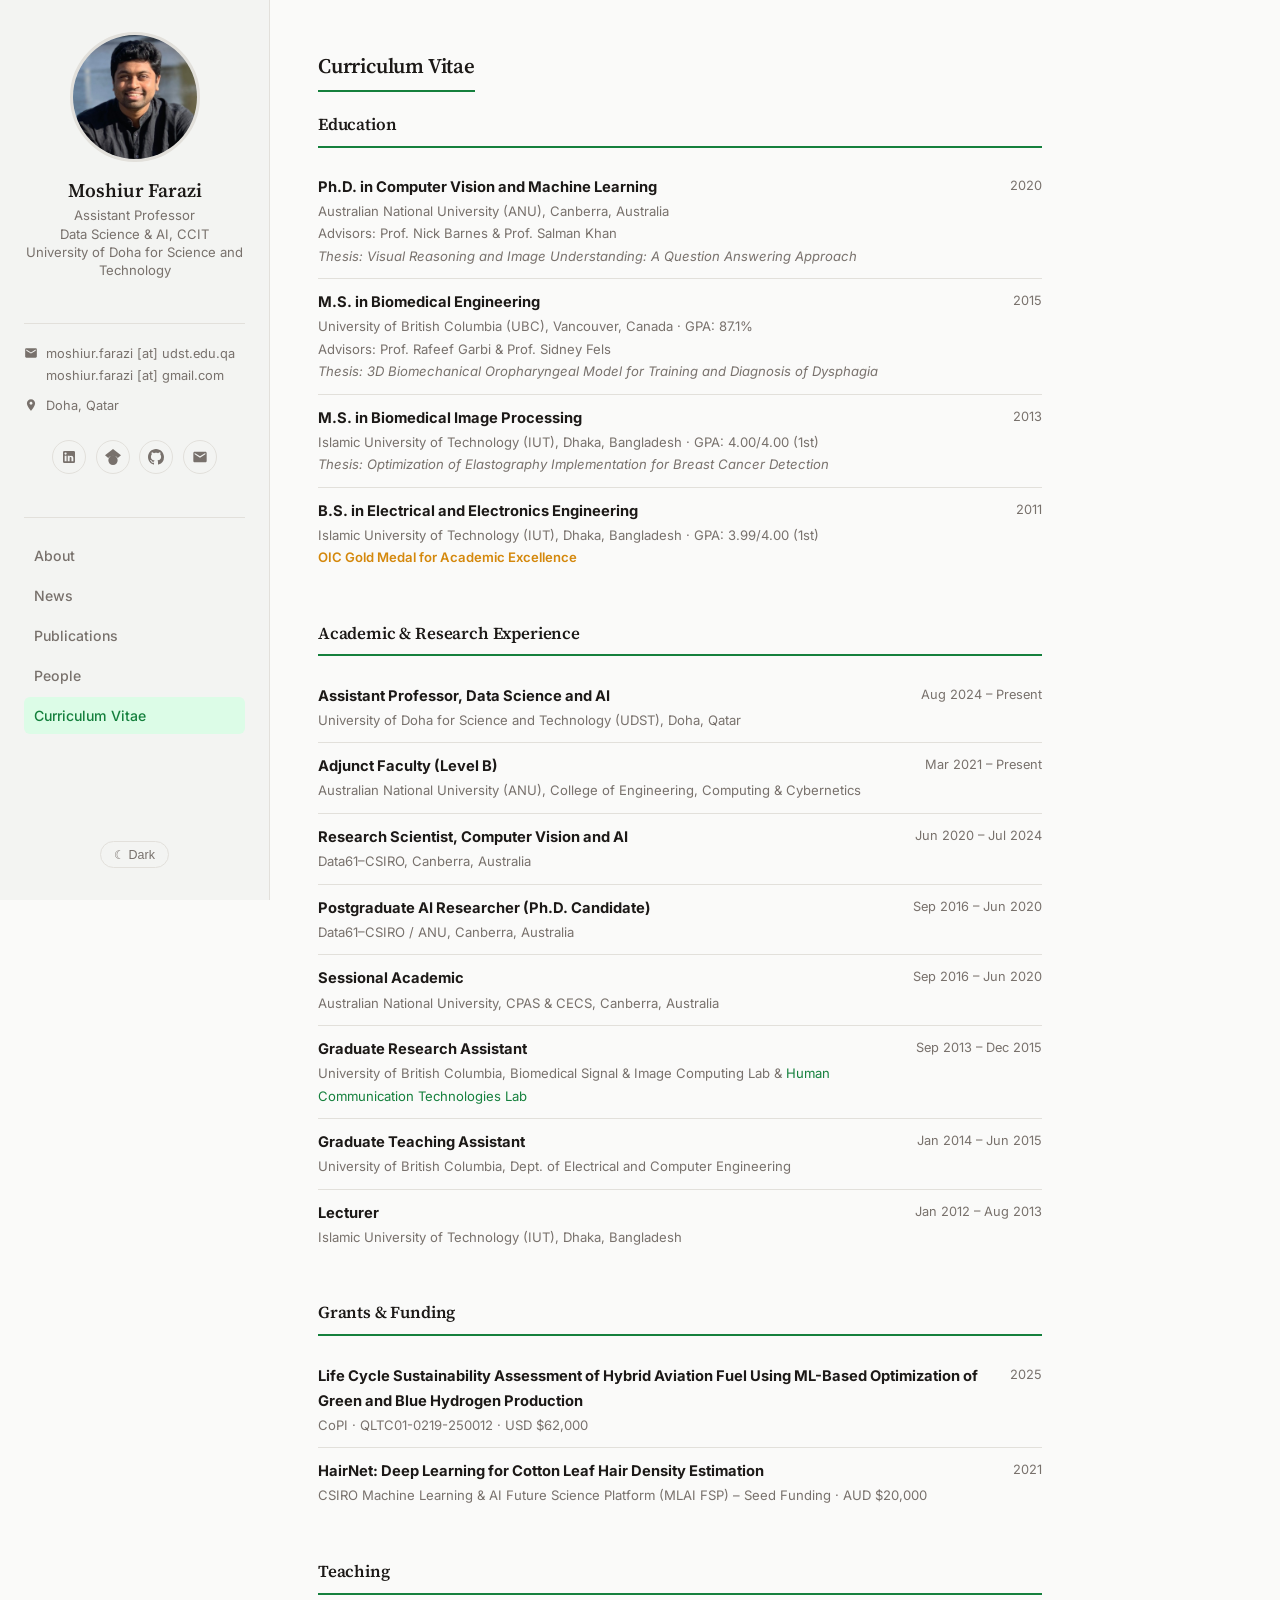
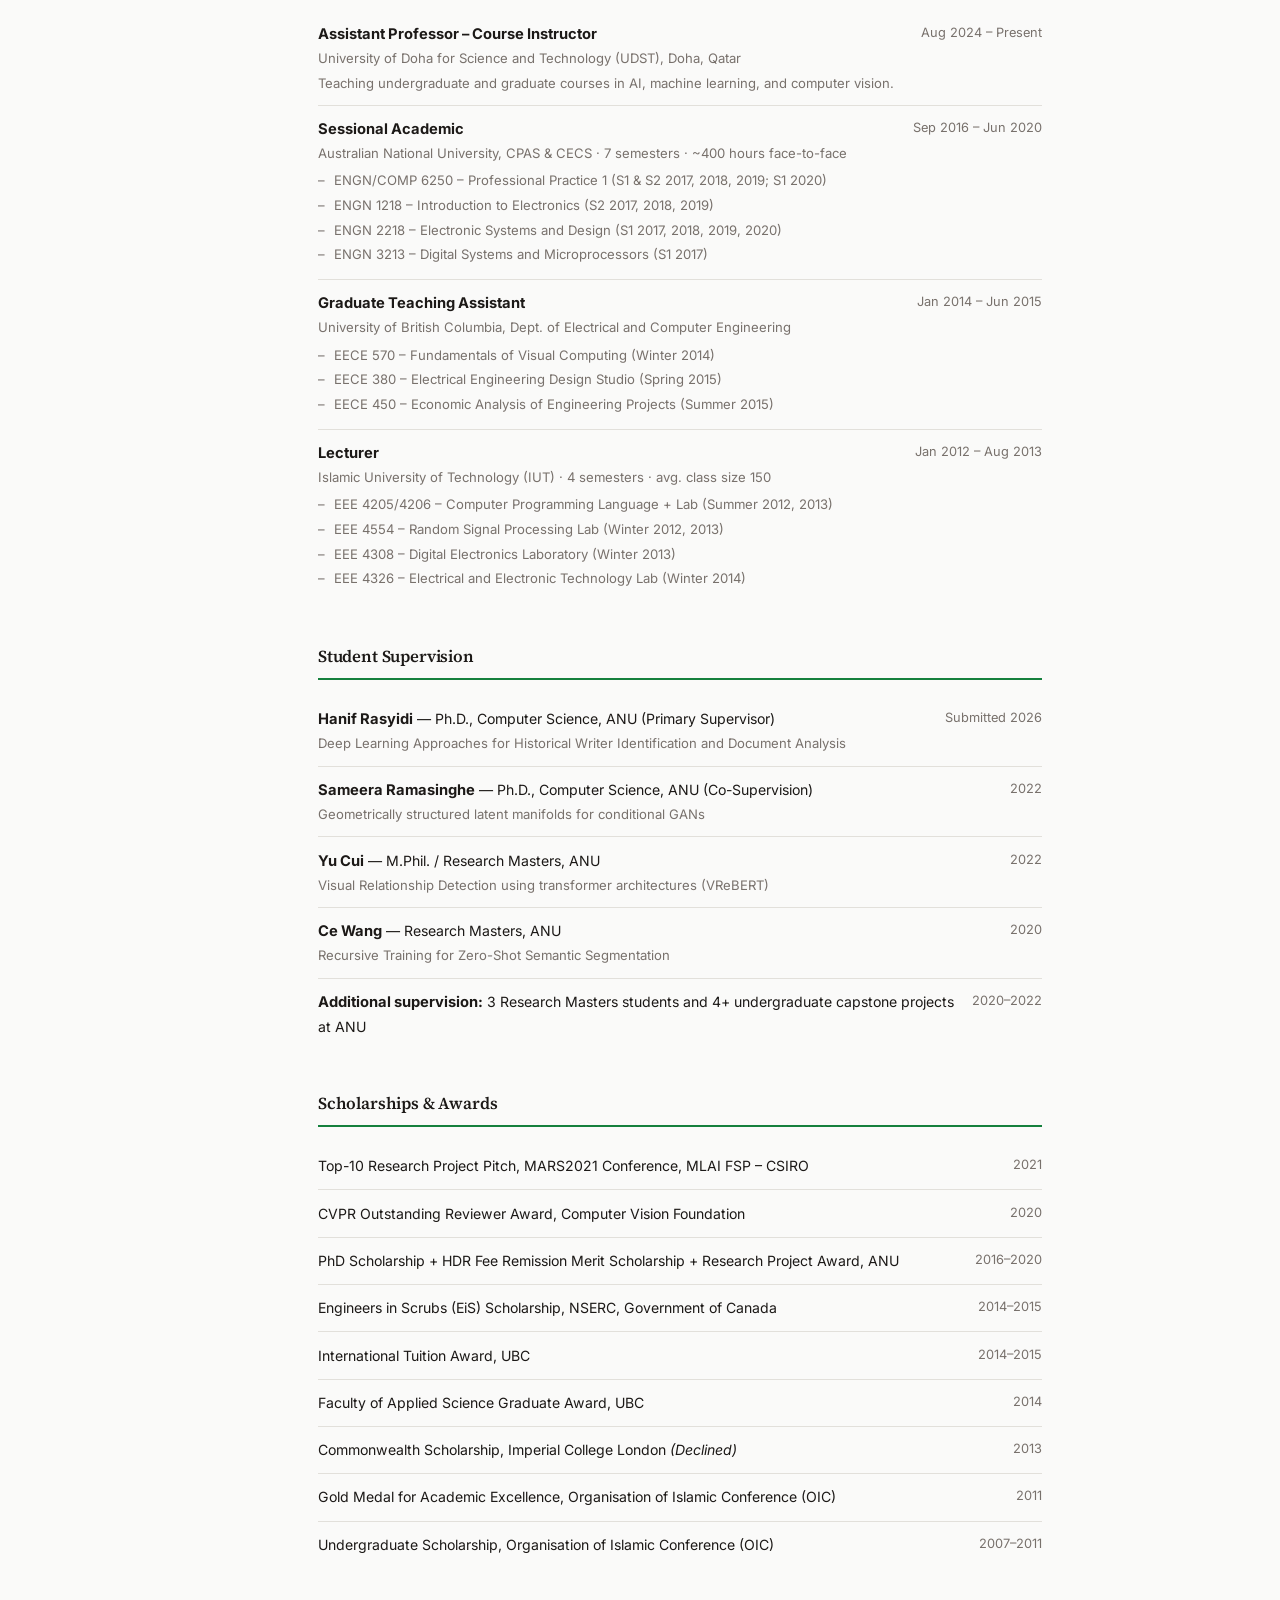
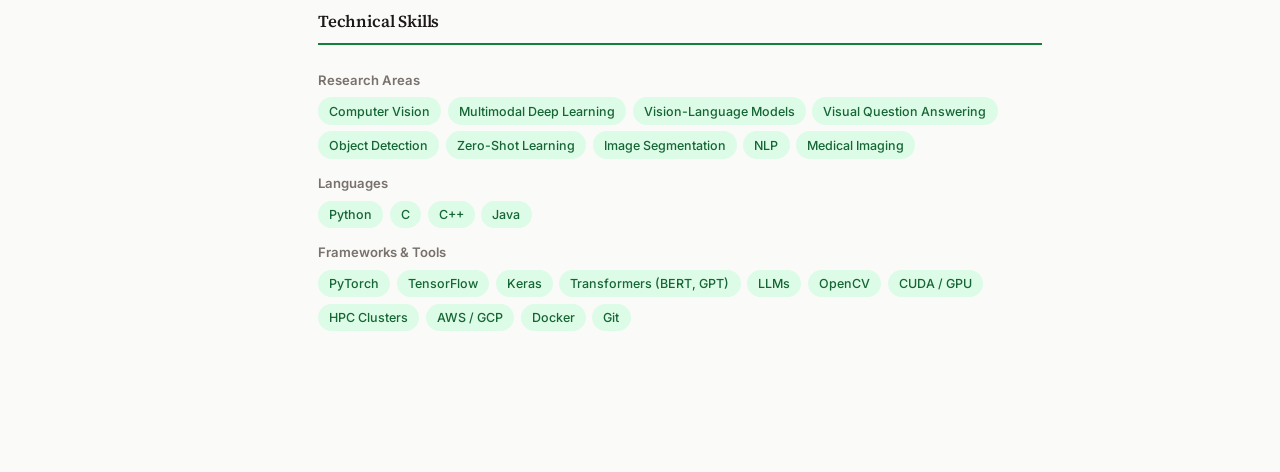
==== commit fbaca745: "Clean up website: remove CV download button, stale comments, dead CSS, add Scholar link to CV page C" ====
--- a/cv.html
+++ b/cv.html
@@ -20,7 +20,6 @@
   <link rel="canonical" href="https://moshiurfarazi.com/cv.html" />
 
   <!-- Cloudflare Web Analytics -->
-  <!-- REPLACE <CF_BEACON_TOKEN> with your real token from dash.cloudflare.com → Web Analytics → Add a site -->
   <script defer src='https://static.cloudflareinsights.com/beacon.min.js' data-cf-beacon='{"token": "16efda4dda7e478e97878e947f9df56e"}'></script>
 
   <link rel="preconnect" href="https://fonts.googleapis.com" />
@@ -133,6 +132,9 @@
       <a class="social-link" href="https://www.linkedin.com/in/moshiur-farazi/" target="_blank" rel="noopener" title="LinkedIn">
         <svg viewBox="0 0 24 24"><path d="M19 3a2 2 0 0 1 2 2v14a2 2 0 0 1-2 2H5a2 2 0 0 1-2-2V5a2 2 0 0 1 2-2h14m-.5 15.5v-5.3a3.26 3.26 0 0 0-3.26-3.26c-.85 0-1.84.52-2.32 1.3v-1.11h-2.79v8.37h2.79v-4.93c0-.77.62-1.4 1.39-1.4a1.4 1.4 0 0 1 1.4 1.4v4.93h2.79M6.88 8.56a1.68 1.68 0 0 0 1.68-1.68c0-.93-.75-1.69-1.68-1.69a1.69 1.69 0 0 0-1.69 1.69c0 .93.76 1.68 1.69 1.68m1.39 9.94v-8.37H5.5v8.37h2.77z"/></svg>
       </a>
+      <a class="social-link" href="https://scholar.google.com/citations?user=qoytZAMAAAAJ&hl=en" target="_blank" rel="noopener" title="Google Scholar">
+        <svg viewBox="0 0 24 24"><path d="M12 24a7 7 0 1 1 0-14 7 7 0 0 1 0 14zm0-24L0 9.5l4.838 3.94A8 8 0 0 1 12 10a8 8 0 0 1 7.162 3.44L24 9.5z"/></svg>
+      </a>
       <a class="social-link" href="https://github.com/mrfarazi" target="_blank" rel="noopener" title="GitHub">
         <svg viewBox="0 0 24 24"><path d="M12 0C5.37 0 0 5.37 0 12c0 5.31 3.435 9.795 8.205 11.385.6.105.825-.255.825-.57 0-.285-.015-1.23-.015-2.235-3.015.555-3.795-.735-4.035-1.41-.135-.345-.72-1.41-1.23-1.695-.42-.225-1.02-.78-.015-.795.945-.015 1.62.87 1.845 1.23 1.08 1.815 2.805 1.305 3.495.99.105-.78.42-1.305.765-1.605-2.67-.3-5.46-1.335-5.46-5.925 0-1.305.465-2.385 1.23-3.225-.12-.3-.54-1.53.12-3.18 0 0 1.005-.315 3.3 1.23.96-.27 1.98-.405 3-.405s2.04.135 3 .405c2.295-1.56 3.3-1.23 3.3-1.23.66 1.65.24 2.88.12 3.18.765.84 1.23 1.905 1.23 3.225 0 4.605-2.805 5.625-5.475 5.925.435.375.81 1.095.81 2.22 0 1.605-.015 2.895-.015 3.3 0 .315.225.69.825.57A12.02 12.02 0 0 0 24 12c0-6.63-5.37-12-12-12z"/></svg>
       </a>
@@ -161,13 +163,6 @@
   <main class="main-content">
     <section class="section">
       <h2 class="section-title">Curriculum Vitae</h2>
-
-      <div class="cv-download-bar">
-        <p>Download the full CV as a PDF</p>
-        <a class="btn-download" href="assets/Farazi_CV.pdf" download>
-          &darr; Download PDF
-        </a>
-      </div>
 
       <!-- EDUCATION -->
       <div class="cv-section">
--- a/assets/css/style.css
+++ b/assets/css/style.css
@@ -532,12 +532,6 @@
     margin-bottom: 0.3rem;
   }
 
-  .mobile-profile-location {
-    font-size: 0.72rem;
-    color: var(--text-muted);
-    margin-bottom: 0.8rem;
-  }
-
   .mobile-profile-social {
     margin-bottom: 0;
   }
